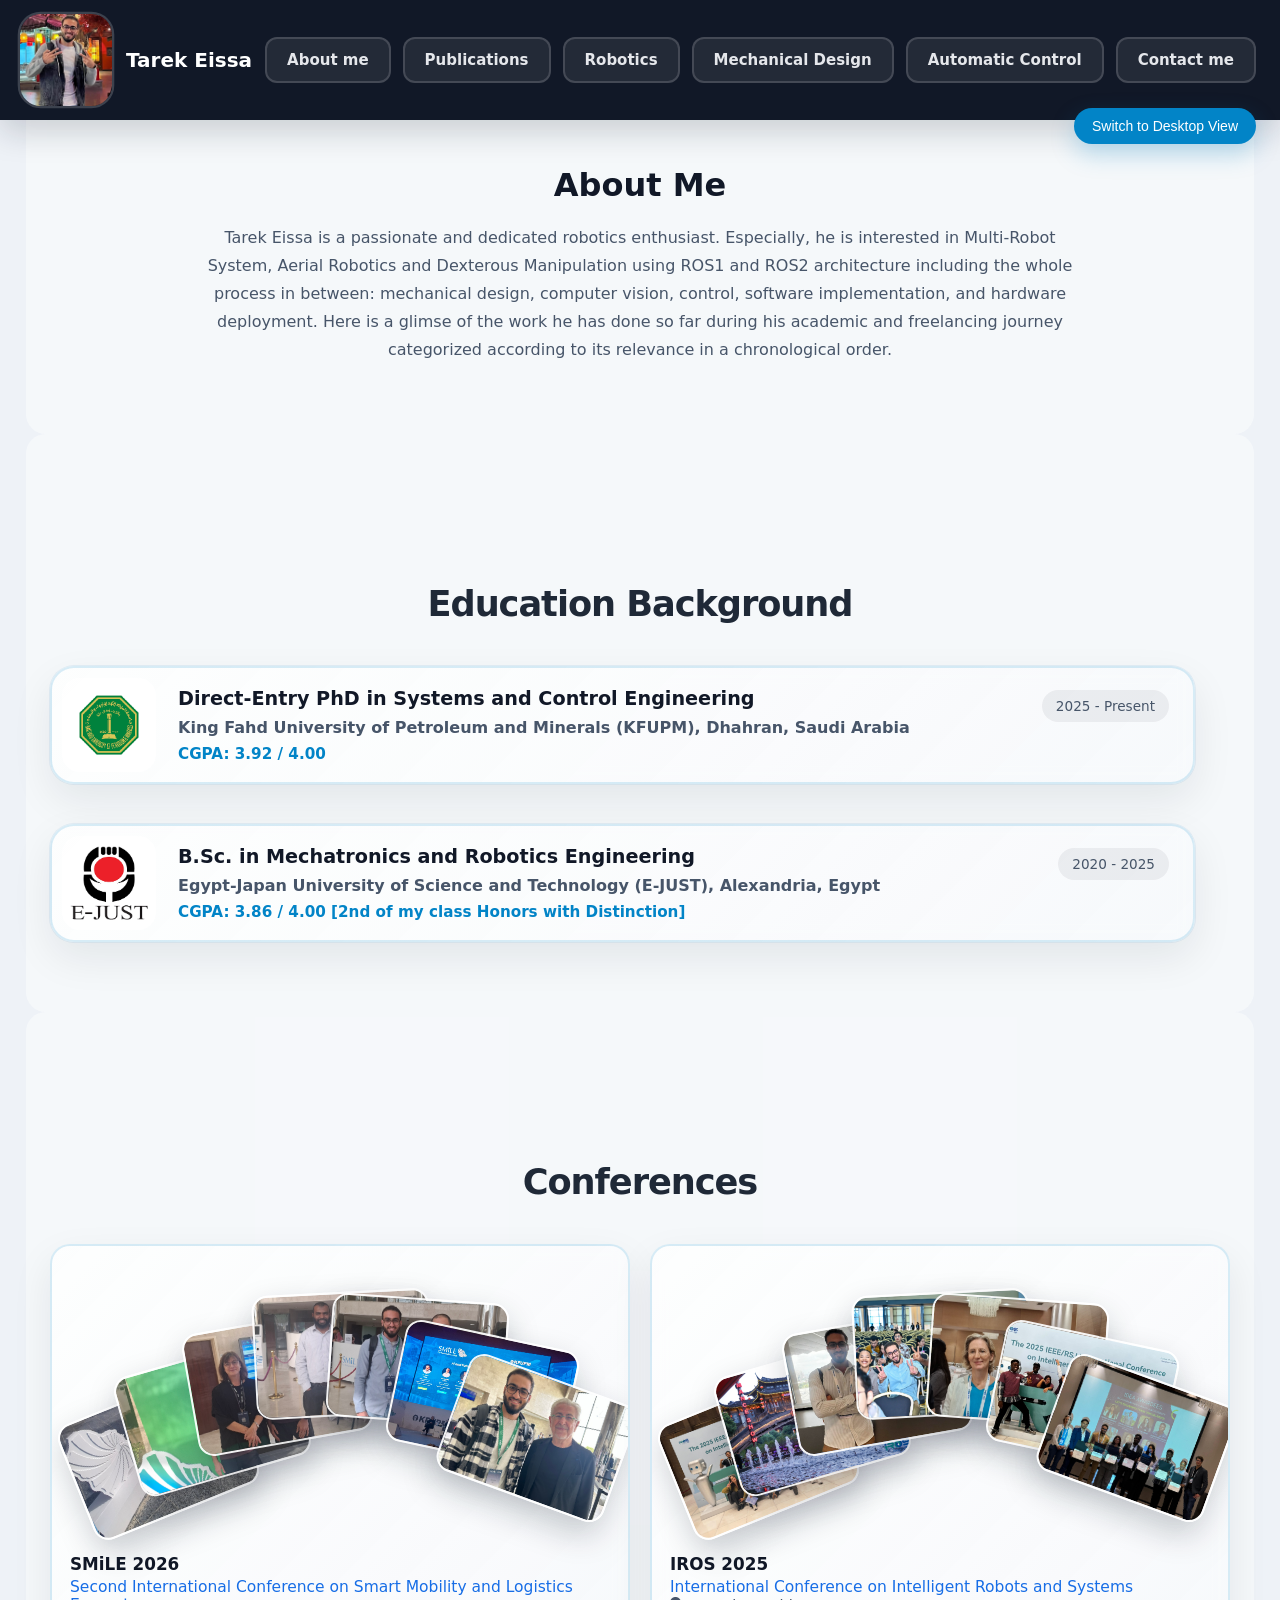
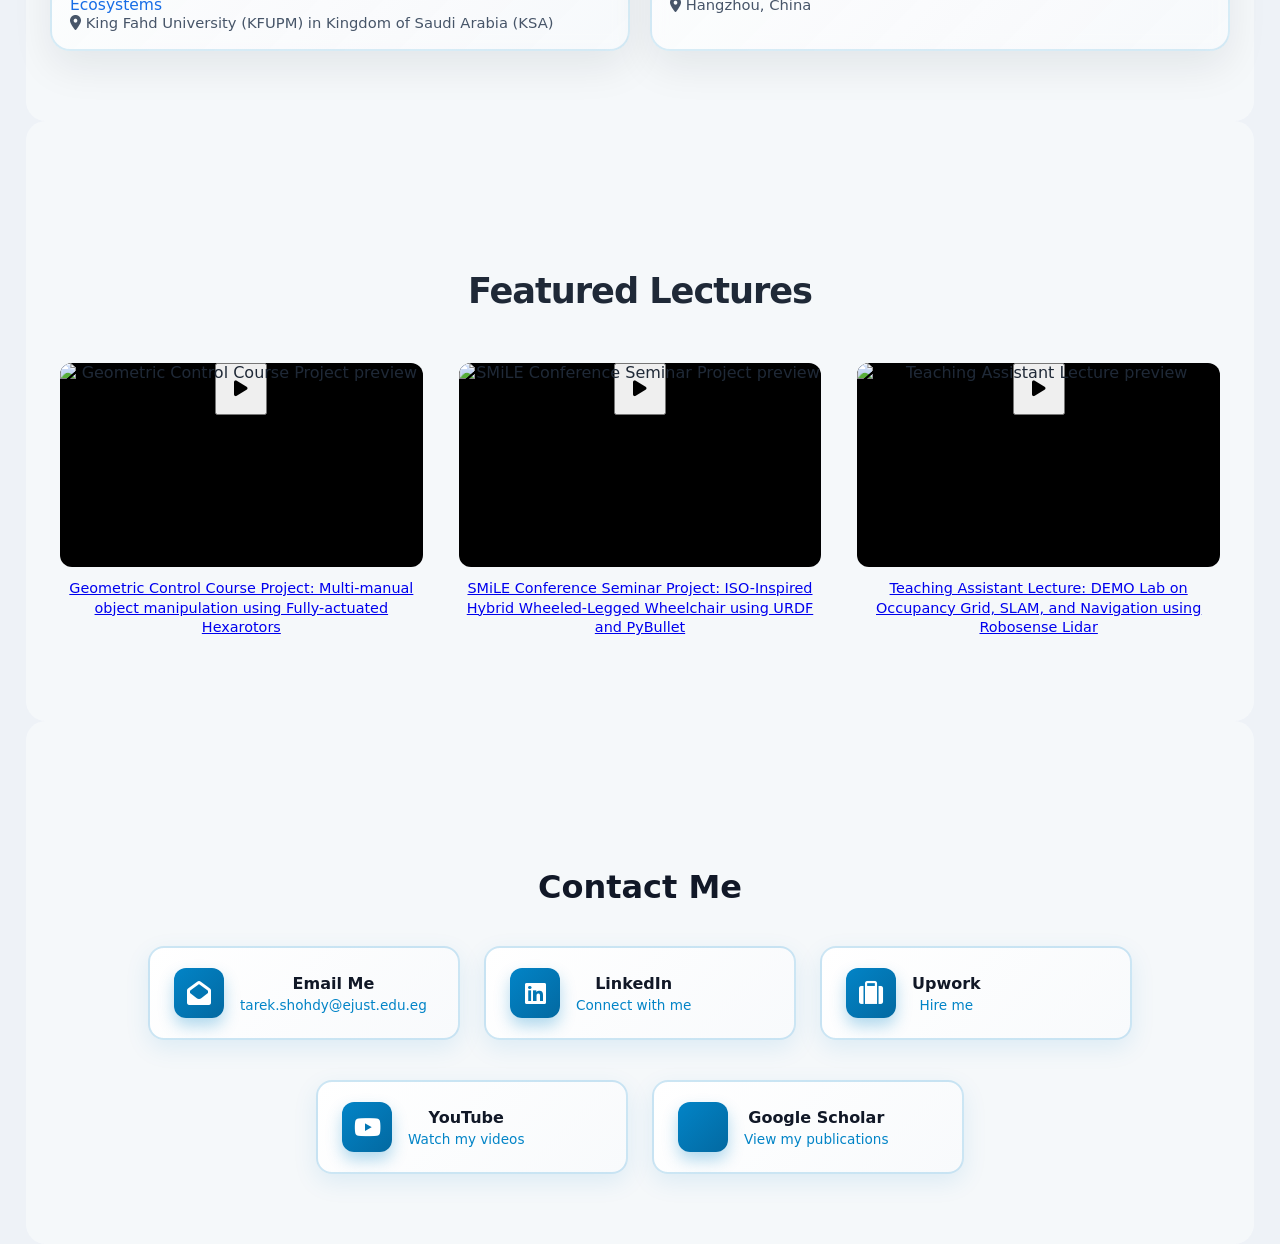
==== index.html @ 9c868aea "Added a scroll bar to the right in the index.html page" ====
<!DOCTYPE html>
<html lang="en">
<head>
    <meta charset="UTF-8">
    <meta name="viewport" content="width=device-width, initial-scale=1">
    <title>Portfolio Website</title>
    <!-- Add FontAwesome for icons -->
    <link rel="stylesheet" href="https://cdnjs.cloudflare.com/ajax/libs/font-awesome/6.0.0-beta3/css/all.min.css">
    <link rel="stylesheet" href="https://cdnjs.cloudflare.com/ajax/libs/flag-icon-css/3.6.0/css/flag-icon.min.css"> <!-- Include Flag Icon Library -->
    <link rel="stylesheet" href="styles.css">
    <script src="scripts.js"></script>
    <link rel="stylesheet"
    href="https://cdn.jsdelivr.net/gh/jpswalsh/academicons@1/css/academicons.min.css">
    <i class="ai ai-google-scholar"></i>
</head>
<body>
<header>
    <div class="header-brand">
        <img src="IMG-20251030-WA0196.jpg" alt="My Photo" class="profile-photo">
        <span>Tarek Eissa</span>
    </div>
    <nav class="tabs">
        <a href="#about-me">About me</a>
        <a href="publications.html">Publications</a>
        <a href="robotics.html">Robotics</a>
        <a href="mechanical-design.html">Mechanical Design</a>
        <a href="control.html">Automatic Control</a>
        <a href="#contact-me">Contact me</a>
    </nav>
</header>
<nav class="timeline-nav" aria-label="Page sections">
    <a href="#about-me" class="timeline-item">
        <span class="timeline-dot"></span>
        <span class="timeline-label">About Me</span>
    </a>

    <a href="#education" class="timeline-item">
        <span class="timeline-dot"></span>
        <span class="timeline-label">Education</span>
    </a>

    <a href="#conferences" class="timeline-item">
        <span class="timeline-dot"></span>
        <span class="timeline-label">Conferences</span>
    </a>

    <a href="#videos" class="timeline-item">
        <span class="timeline-dot"></span>
        <span class="timeline-label">Featured Lectures</span>
    </a>

    <a href="#contact-me" class="timeline-item">
        <span class="timeline-dot"></span>
        <span class="timeline-label">Contact Me</span>
    </a>
</nav>
<button id="toggle-view">Switch to Desktop View</button>
<main>

<section id="about-me" class="section--highlight section--centered">
    <div class="section-intro">
        <h2>About Me</h2>
        <p class="section-intro-text">
            Tarek Eissa is a passionate and dedicated robotics enthusiast. Especially, he is interested in Multi-Robot System, Aerial Robotics and Dexterous Manipulation using ROS1 and ROS2 architecture including the whole process in between: mechanical design, computer vision, control, software implementation, and hardware deployment. Here is a glimse of the work he has done so far during his academic and freelancing journey categorized according to its relevance in a chronological order.
        </p>
    </div>
</section>

<section id="education" class="section--highlight">
    <h2 class="section-title">Education Background</h2>
        <div class="education-strip">

            <div class="education-date">
                2025 - Present
            </div>

            <div class="education-main">

                <img
                    src="Projects/Education/KFUPM.png"
                    alt="KFUPM Logo"
                    class="education-logo">

                <div class="education-info">

                    <div class="education-degree">
                        Direct-Entry PhD in Systems and Control Engineering
                    </div>

                    <div class="education-school">
                        King Fahd University of Petroleum and Minerals (KFUPM), Dhahran, Saudi Arabia
                    </div>

                    <div class="education-cgpa">
                        CGPA: 3.92  / 4.00
                    </div>

                </div>

            </div>

        </div>

    </div>

    <div class="education-list">

        <div class="education-strip">

            <div class="education-date">
                2020 - 2025
            </div>

            <div class="education-main">

                <img
                    src="Projects/Education/EJUST.png"
                    alt="E-JUST Logo"
                    class="education-logo">
                    
                    <div class="education-info">

                    <div class="education-degree">
                        B.Sc. in Mechatronics and Robotics Engineering
                    </div>

                    <div class="education-school">
                        Egypt-Japan University of Science and Technology (E-JUST), Alexandria, Egypt
                    </div>

                    <div class="education-cgpa">
                        CGPA: 3.86 / 4.00  [2nd of my class Honors with Distinction]
                    </div>

                </div>

            </div>

        </div>

</section>

<section id="conferences" class="section--highlight section--centered">
  <h2 class="section-title">Conferences</h2>

  <div class="conferences-grid">
    <a class="conference-card" href="https://example.com" target="_blank" rel="noopener noreferrer">

      <div class="conference-stack">
        <img src="Projects/Conferences/SMiLE/1.jpg" alt="Conference flashcard 1" class="stack-card stack-1">
        <img src="Projects/Conferences/SMiLE/2.jpg" alt="Conference flashcard 2" class="stack-card stack-2">
        <img src="Projects/Conferences/SMiLE/3.jpg" alt="Conference flashcard 3" class="stack-card stack-3">
        <img src="Projects/Conferences/SMiLE/4.jpg" alt="Conference flashcard 4" class="stack-card stack-4">
        <img src="Projects/Conferences/SMiLE/5.jpg" alt="Conference flashcard 5" class="stack-card stack-5">
        <img src="Projects/Conferences/SMiLE/6.jpg" alt="Conference flashcard 6" class="stack-card stack-6">
        <img src="Projects/Conferences/SMiLE/7.jpg" alt="Conference flashcard 7" class="stack-card stack-7">
      </div>

      <div class="conference-text">
        <div class="conference-title">SMiLE 2026</div>
        <div class="conference-subtitle">Second International Conference on Smart Mobility and Logistics Ecosystems</div>
        <div class="conference-subsubtitle"><i class="fas fa-location-dot"></i> King Fahd University (KFUPM) in Kingdom of Saudi Arabia (KSA)</div>
      </div>
    </a>

    <a class="conference-card" href="https://example.com" target="_blank" rel="noopener noreferrer">

      <div class="conference-stack">
        <img src="Projects/Conferences/IROS/1.jpg" alt="Conference flashcard 1" class="stack-card stack-1">
        <img src="Projects/Conferences/IROS/2.jpg" alt="Conference flashcard 2" class="stack-card stack-2">
        <img src="Projects/Conferences/IROS/3.jpg" alt="Conference flashcard 3" class="stack-card stack-3">
        <img src="Projects/Conferences/IROS/4.jpg" alt="Conference flashcard 4" class="stack-card stack-4">
        <img src="Projects/Conferences/IROS/5.jpg" alt="Conference flashcard 5" class="stack-card stack-5">
        <img src="Projects/Conferences/IROS/6.jpg" alt="Conference flashcard 6" class="stack-card stack-6">
        <img src="Projects/Conferences/IROS/7.jpg" alt="Conference flashcard 7" class="stack-card stack-7">
    </div>

      <div class="conference-text">
        <div class="conference-title">IROS 2025</div>
        <div class="conference-subtitle">International Conference on Intelligent Robots and Systems</div>
        <div class="conference-subsubtitle"><i class="fas fa-location-dot"></i> Hangzhou, China</div>
      </div>
    </a>
  </div>
</section>

<section id="videos" class="section--highlight section--centered">
  <h2 class="section-title">Featured Lectures</h2>

  <div class="videos-grid">
    <div class="video-card">
      <div class="video-container">
        <div class="video-preview" data-video-id="sLHRnJovub4">
          <img src="https://img.youtube.com/vi/sLHRnJovub4/maxresdefault.jpg" alt="Geometric Control Course Project preview">
          <button class="play-button" type="button"><i class="fas fa-play"></i></button>
        </div>
      </div>
      <div class="video-info">
        <div class="video-title">
          <a href="https://www.youtube.com/watch?v=sLHRnJovub4&t=487s" target="_blank" rel="noopener noreferrer">
            Geometric Control Course Project: Multi-manual object manipulation using Fully-actuated Hexarotors
          </a>
        </div>
      </div>
    </div>

    <div class="video-card">
      <div class="video-container">
        <div class="video-preview" data-video-id="iilCsaO6CHU">
          <img src="https://img.youtube.com/vi/iilCsaO6CHU/maxresdefault.jpg" alt="SMiLE Conference Seminar Project preview">
          <button class="play-button" type="button"><i class="fas fa-play"></i></button>
        </div>
      </div>
      <div class="video-info">
        <div class="video-title">
          <a href="https://www.youtube.com/watch?v=iilCsaO6CHU" target="_blank" rel="noopener noreferrer">
            SMiLE Conference Seminar Project: ISO-Inspired Hybrid Wheeled-Legged Wheelchair using URDF and PyBullet
          </a>
        </div>
      </div>
    </div>

    <div class="video-card">
      <div class="video-container">
        <div class="video-preview" data-video-id="1wSAQqV4dCw">
          <img src="https://img.youtube.com/vi/1wSAQqV4dCw/maxresdefault.jpg" alt="Teaching Assistant Lecture preview">
          <button class="play-button" type="button"><i class="fas fa-play"></i></button>
        </div>
      </div>
      <div class="video-info">
        <div class="video-title">
          <a href="https://www.youtube.com/watch?v=1wSAQqV4dCw&t=23s" target="_blank" rel="noopener noreferrer">
            Teaching Assistant Lecture: DEMO Lab on Occupancy Grid, SLAM, and Navigation using Robosense Lidar
          </a>
        </div>
      </div>
    </div>
  </div>
</section>

<section id="contact-me" class="section--highlight section--centered">
    <div class="section-intro">
        <h2>Contact Me</h2>
        <div style="margin-top: 40px; display: flex; gap: 24px; justify-content: center; flex-wrap: nowrap; align-items: stretch;">
            <a href="mailto:tarek.shohdy@ejust.edu.eg" class="contact-link">
                <div class="contact-icon-box">
                    <i class="fas fa-envelope-open"></i>
                </div>
                <div class="contact-text">
                    <div class="contact-label">Email Me</div>
                    <div class="contact-detail">tarek.shohdy@ejust.edu.eg</div>
                </div>
            </a>
            <a href="https://www.linkedin.com/in/tarek-shohdy/" class="contact-link">
                <div class="contact-icon-box">
                    <i class="fab fa-linkedin"></i>
                </div>
                <div class="contact-text">
                    <div class="contact-label">LinkedIn</div>
                    <div class="contact-detail">Connect with me</div>
                </div>
            </a>
            <a href="https://www.upwork.com/freelancers/tareks18" class="contact-link">
                <div class="contact-icon-box">
                    <i class="fas fa-suitcase"></i>
                </div>
                <div class="contact-text">
                    <div class="contact-label">Upwork</div>
                    <div class="contact-detail">Hire me</div>
                </div>
            </a>
        </div>
        <div style="margin-top: 40px; display: flex; gap: 24px; justify-content: center; flex-wrap: nowrap; align-items: stretch;">
            <a href="https://www.youtube.com/@Tarek_Shohdy/videos" class="contact-link">
                <div class="contact-icon-box">
                    <i class="fab fa-youtube"></i>
                </div>
                <div class="contact-text">
                    <div class="contact-label">YouTube</div>
                    <div class="contact-detail">Watch my videos</div>
                </div>
            </a>
            <a href="https://scholar.google.com/citations?user=4iGHB6MAAAAJ&hl=en" class="contact-link">
                <div class="contact-icon-box">
                    <i class="ai ai-google-scholar"></i>
                </div>
                <div class="contact-text">
                    <div class="contact-label">Google Scholar</div>
                    <div class="contact-detail">View my publications</div>
                </div>
            </a>
        </div>
    </div>
</section>

</main>
</body>
</html>
---- styles.css ----
body {
            margin: 0;
            font-family: "Inter", system-ui, -apple-system, BlinkMacSystemFont, "Segoe UI", sans-serif;
            background: #eef2f7;
            color: #1f2937;
            scroll-behavior: smooth;
        }

        header {
            position: fixed;
            top: 0;
            left: 0;
            right: 0;
            min-height: 96px;
            background-color: #111827;
            color: #ffffff;
            display: flex;
            align-items: center;
            justify-content: space-between;
            padding: 12px 24px;
            z-index: 1000;
            box-shadow: 0 12px 30px rgba(15, 23, 42, 0.18);
        }

        .header-brand {
            display: flex;
            align-items: center;
            gap: 18px;
            font-size: 20px;
            font-weight: 700;
        }

        .profile-photo {
            height: 80px;
            width: 80px;
            border-radius: 20px;
            object-fit: cover;
            object-position: center;
            border: 2px solid rgba(255, 255, 255, 0.18);
            transform: scale(1.15);
        }

        .tabs {
            display: flex;
            flex-wrap: wrap;
            gap: 12px;
            justify-content: center;
        }

      
        .tabs a {
            color: #e5e7eb;
            text-decoration: none;
            font-weight: 600;
            font-size: 15px;
            padding: 12px 20px;
            border: 2px solid rgba(255, 255, 255, 0.15);
            border-radius: 12px;
            transition: all 0.3s cubic-bezier(0.34, 1.56, 0.64, 1);
            background: rgba(255, 255, 255, 0.08);
            position: relative;
            overflow: hidden;
            display: flex;
            align-items: center;
            gap: 8px;
        }

        .tabs a::before {
            content: '';
            position: absolute;
            top: 0;
            left: -100%;
            width: 100%;
            height: 100%;
            background: linear-gradient(90deg, transparent 0%, rgba(125, 211, 252, 0.3) 50%, transparent 100%);
            transition: left 0.5s ease;
            z-index: 0;
        }

        .tabs a > * {
            position: relative;
            z-index: 1;
        }

        .tabs a:hover::before {
            left: 100%;
        }

        .tabs a:hover,
        .tabs a:focus-visible {
            color: #7dd3fc;
            border-color: rgba(255, 255, 255, 0.2);
            background: rgba(255, 255, 255, 0.12);
        }

        .tabs a:active {
            transform: translateY(1px);
        }

        section {
            padding: 120px 24px 70px;
            max-width: 1180px;
            margin: 0 auto;
            scroll-margin-top: 110px;
        }

        .section-title {
            text-align: center;
            margin-bottom: 42px;
            font-size: 2.2rem;
            letter-spacing: -0.03em;
        }

        .publications {
            display: flex;
            flex-direction: column;
            gap: 24px;
            counter-reset: publication-counter;
        }

        .publication-card {
            position: relative;
            counter-increment: publication-counter;
        }

        .publication-card::before {
            content: counter(publication-counter);
            position: absolute;
            top: 16px;
            left: 16px;
            background: linear-gradient(135deg, #0284c7 0%, #0369a1 100%);
            color: #ffffff;
            width: 36px;
            height: 36px;
            border-radius: 50%;
            display: flex;
            align-items: center;
            justify-content: center;
            font-weight: 700;
            font-size: 0.9rem;
            box-shadow: 0 4px 12px rgba(2, 132, 199, 0.3);
            z-index: 5;
        }

        .publication-card {
            width: 100%;
            background: linear-gradient(135deg, #ffffff 0%, #f8fafc 100%);
            border: 2px solid rgba(2, 132, 199, 0.15);
            border-radius: 20px;
            box-shadow: 0 16px 40px rgba(15, 23, 42, 0.08), 0 0 0 1px rgba(2, 132, 199, 0.1);
            padding: 26px 26px 30px;
            display: flex;
            flex-direction: column;
            gap: 18px;
            padding-top: 50px;
            transition: all 0.4s cubic-bezier(0.34, 1.56, 0.64, 1);
            overflow: hidden;
            position: relative;
        }

        .publication-card::after {
            content: '';
            position: absolute;
            top: -50%;
            right: -50%;
            width: 200px;
            height: 200px;
            background: radial-gradient(circle, rgba(2, 132, 199, 0.1) 0%, transparent 70%);
            opacity: 0;
            transition: opacity 0.4s ease;
            pointer-events: none;
            border-radius: 50%;
            z-index: 0;
        }

        .publication-card:hover {
            transform: translateY(-8px) scale(1.01);
            box-shadow: 0 25px 50px rgba(2, 132, 199, 0.25), 0 0 40px rgba(2, 132, 199, 0.15);
            border-color: rgba(2, 132, 199, 0.4);
        }

        .publication-card:hover::after {
            opacity: 1;
        }

        .publication-header {
            display: flex;
            flex-wrap: wrap;
            align-items: center;
            justify-content: space-between;
            gap: 10px;
            padding-left: 50px;
        }

        .publication-title {
            font-size: 1.15rem;
            font-weight: 700;
            color: #111827;
            flex: 1 1 60%;
            min-width: 200px;
            display: flex;
            flex-direction: column;
            gap: 10px;
        }

        .publication-subtitle {
            display: flex;
            align-items: center;
            gap: 10px;
            flex-wrap: wrap;
        }

        .publication-conference-inline {
            font-size: 0.95rem;
            color: #334155;
            font-weight: 500;
        }

        .publication-authors {
            font-size: 0.95rem;
            color: #475569;
            line-height: 1.5;
        }

        .publication-meta {
            font-size: 0.82rem;
            color: #475569;
            text-align: right;
            background: rgba(15, 23, 42, 0.06);
            padding: 8px 12px;
            border-radius: 999px;
            white-space: nowrap;
        }

        .publication-paper-link {
            display: inline-flex;
            align-items: center;
            justify-content: center;
            width: 40px;
            height: 40px;
            border-radius: 50%;
            background: rgba(2, 132, 199, 0.12);
            color: #0369a1;
            text-decoration: none;
            border: 1px solid rgba(2, 132, 199, 0.18);
            transition: background-color 0.2s ease, transform 0.2s ease;
        }

        .publication-paper-link:hover {
            background: rgba(2, 132, 199, 0.2);
            transform: translateY(-1px);
        }

        .publication-paper-link i {
            font-size: 1rem;
        }

        .publication-conference {
            font-size: 0.95rem;
            color: #334155;
            line-height: 1.6;
            display: none;
        }

        .publication-images {
            display: flex;
            flex-wrap: wrap;
            gap: 14px;
        }

        .publication-images img {
            flex: 1 1 180px;
            min-width: 140px;
            border-radius: 16px;
            object-fit: cover;
            box-shadow: 0 10px 24px rgba(15, 23, 42, 0.08);
        }

        @media (max-width: 760px) {
            .publication-header {
                flex-direction: column;
                align-items: stretch;
                text-align: left;
            }

            .publication-meta {
                text-align: left;
            }

            .publication-images img {
                width: 100%;
            }
        }

        .projects {
            display: grid;
            grid-template-columns: repeat(auto-fit, minmax(280px, 1fr));
            gap: 28px;
            counter-reset: project-counter;
        }

        .project {
            position: relative;
            counter-increment: project-counter;
        }

        .project::before {
            content: counter(project-counter);
            position: absolute;
            top: 12px;
            left: 14px;
            background: linear-gradient(135deg, #0284c7 0%, #0369a1 100%);
            color: #ffffff;
            width: 32px;
            height: 32px;
            border-radius: 50%;
            display: flex;
            align-items: center;
            justify-content: center;
            font-weight: 700;
            font-size: 0.85rem;
            box-shadow: 0 4px 12px rgba(2, 132, 199, 0.3);
            z-index: 5;
        }

        .project {
            position: relative;
            border: 2px solid rgba(2, 132, 199, 0.15);
            border-radius: 20px;
            padding: 50px 22px 36px;
            background: linear-gradient(
                135deg,
                rgba(255,255,255,0.78) 0%,
                rgba(248,250,252,0.72) 100%
            );
            backdrop-filter: blur(8px);
            -webkit-backdrop-filter: blur(8px);
            box-shadow: 0 16px 40px rgba(15, 23, 42, 0.08), 0 0 0 1px rgba(2, 132, 199, 0.1);
            transition: all 0.4s cubic-bezier(0.34, 1.56, 0.64, 1);
            display: flex;
            flex-direction: column;
            align-items: flex-start;
            text-align: left;
            overflow: hidden;
        }

        .project::after {
            content: '';
            position: absolute;
            top: -50%;
            right: -50%;
            width: 200px;
            height: 200px;
            background: radial-gradient(circle, rgba(2, 132, 199, 0.1) 0%, transparent 70%);
            opacity: 0;
            transition: opacity 0.4s ease;
            pointer-events: none;
            border-radius: 50%;
        }

        .project:hover {
            transform: translateY(-8px) scale(1.02);
            box-shadow: 0 25px 50px rgba(2, 132, 199, 0.25), 0 0 40px rgba(2, 132, 199, 0.15);
            border-color: rgba(2, 132, 199, 0.4);
        }

        .project:hover::after {
            opacity: 1;
        }

        .project-title {
            font-size: 1.1rem;
            font-weight: 700;
            margin-bottom: 10px;
            display: flex;
            align-items: center;
            gap: 10px;
            line-height: 1.2;
            padding-top: 8px;
        }

        .country-logo {
            height: 22px;
            width: auto;
        }

        .project-organization {
            font-size: 0.95rem;
            color: #475569;
            margin: 0 0 12px;
            text-decoration: underline;
        }

        .project-description {
            font-size: 0.96rem;
            line-height: 1.65;
            color: #475569;
            margin-bottom: 16px;
            min-height: 4.8rem; /* reserves space for 3 text lines */
            display: block;
            white-space: normal;
        }

        .project-footer {
            margin-top: auto;
            width: 100%;
            display: flex;
            flex-wrap: wrap;
            justify-content: space-between;
            gap: 10px;
            align-items: center;
        }

        .project-date {
            position: absolute;
            top: 18px;
            right: 18px;
            background: rgba(15, 23, 42, 0.06);
            padding: 8px 12px;
            border-radius: 999px;
            font-size: 0.82rem;
            color: #475569;
            white-space: nowrap;
        }

        .skills {
            order: 10;
        }

        .project-link {
            order: 30;
            margin-top: 20px;
            align-self: flex-start;
            background: transparent;
            padding: 0;
            font-size: 0;
        }

        .project-link .skill {
            background: rgba(2, 132, 199, 0.08);
            color: #0369a1;
            border-radius: 999px;
            padding: 8px 12px;
            font-size: 0.88rem;
            display: inline-flex;
            align-items: center;
            gap: 6px;
        }

        .project-link .skill i {
            color: #0369a1;
        }

        .project-link a {
            color: #0284c7;
        }

        .project-link a:hover {
            text-decoration: underline;
        }

        .gallery {
            position: relative;
            width: 100%;
            min-height: 220px;
            overflow: hidden;
            border-radius: 16px;
            background-color: #0f172a;
            display: flex;
            align-items: center;
            justify-content: center;
            margin-bottom: 14px;
        }

        .gallery-items {
            display: flex;
            transition: transform 0.45s ease;
            width: 100%;
        }

        .gallery img,
        .gallery video {
            width: 100%;
            height: 100%;
            object-fit: cover;
        }

        .gallery-nav {
            position: absolute;
            top: 50%;
            transform: translateY(-50%);
            font-size: 18px;
            width: 36px;
            height: 36px;
            color: #ffffff;
            background-color: rgba(15, 23, 42, 0.72);
            border-radius: 50%;
            display: none;
            align-items: center;
            justify-content: center;
            cursor: pointer;
            z-index: 10;
        }

        .gallery:hover .gallery-nav {
            display: flex;
        }

        .gallery-nav.left-arrow {
            left: 12px;
        }

        .gallery-nav.right-arrow {
            right: 12px;
        }

        .skills {
            margin-top: 10px;
            display: flex;
            flex-wrap: wrap;
            gap: 10px;
            justify-content: flex-start;
        }

        .skill {
            display: inline-flex;
            align-items: center;
            font-size: 0.85rem;
            color: #334155;
            background: #f8fafc;
            border-radius: 999px;
            padding: 8px 10px;
        }

        .skill i {
            margin-right: 8px;
            color: #0ea5e9;
        }

        .section--highlight {
            background-color: #f8fafc;
            padding: 120px 24px 70px;
        }

        .section--centered {
            text-align: center;
        }

        .section-intro {
            max-width: 940px;
            margin: 0 auto 18px;
        }

        .section-intro-text {
            font-size: 1rem;
            color: #475569;
            max-width: 900px;
            margin: 0 auto;
            line-height: 1.75;
        }

        .contact-me-content {
            max-width: 900px;
            margin: 0 auto;
            text-align: center;
        }

        .contact-me-content ul {
            list-style: none;
            padding: 0;
        }

        .contact-me-content ul li {
            margin: 10px 0;
            font-size: 16px;
        }

        .contact-me-content ul li a {
            color: #0284c7;
            text-decoration: none;
            font-weight: 600;
        }

        .contact-me-content ul li a:hover {
            color: #0b75b8;
        }



         .section--highlight {
            background-color: rgba(248, 250, 252, 0.8);
            border-radius: 20px;
        }

        .section--centered {
            text-align: center;
        }

        .section-intro {
            max-width: 900px;
            margin: 0 auto;
        }

        .section-intro h2 {
            font-size: 2rem;
            margin-bottom: 20px;
            color: #111827;
        }

        .section-intro-text {
            font-size: 1rem;
            color: #475569;
            max-width: 900px;
            margin: 0 auto;
            line-height: 1.75;
        }

        .videos-grid {
            display: grid;
            grid-template-columns: repeat(3, minmax(0, 1fr));
            gap: 16px;
            align-items: start;
        }

        .video-card {
            padding: 10px;
        }

        .video-container {
            position: relative;
            width: 100%;

            /* responsive aspect ratio */
            aspect-ratio: 16 / 9;

            height: auto;
            padding: 0;

            overflow: hidden;
            border-radius: 12px;
            background: #000;
        }

        .video-preview,
        .video-preview img,
        .video-container iframe {
            position: absolute;
            inset: 0;

            width: 100%;
            height: 100%;

            object-fit: cover;
        }

        .video-info {
            padding: 12px 6px 4px;
        }

        .video-title {
            font-size: 0.9rem;
            line-height: 1.35;
        }

        .video-card:hover .video-title {
            color: #0284c7;
        }

        .video-description {
            font-size: 0.9rem;
            color: #64748b;
            line-height: 1.6;
            transition: color 0.3s ease;
        }

        .video-card:hover .video-description {
            color: #475569;
        }

        .contact-link {
            display: flex;
            align-items: center;
            gap: 16px;
            padding: 20px 24px;
            background: linear-gradient(135deg, #ffffff 0%, #f8fafc 100%);
            border: 2px solid rgba(2, 132, 199, 0.2);
            border-radius: 16px;
            text-decoration: none;
            transition: all 0.4s cubic-bezier(0.34, 1.56, 0.64, 1);
            box-shadow: 0 8px 24px rgba(2, 132, 199, 0.1);
            min-width: 260px;
            position: relative;
            overflow: hidden;
        }

        .contact-link::before {
            content: '';
            position: absolute;
            top: 0;
            left: -100%;
            width: 100%;
            height: 100%;
            background: linear-gradient(135deg, rgba(2, 132, 199, 0.1) 0%, rgba(2, 132, 199, 0.05) 100%);
            transition: left 0.4s ease;
            z-index: 0;
        }

        .contact-link:hover::before {
            left: 0;
        }

        .contact-link:hover {
            border-color: rgba(2, 132, 199, 0.5);
            box-shadow: 0 16px 40px rgba(2, 132, 199, 0.25);
            transform: translateY(-6px);
        }

        .contact-icon-box {
            display: flex;
            align-items: center;
            justify-content: center;
            width: 50px;
            height: 50px;
            background: linear-gradient(135deg, #0284c7 0%, #0369a1 100%);
            border-radius: 12px;
            color: #ffffff;
            font-size: 24px;
            flex-shrink: 0;
            box-shadow: 0 8px 16px rgba(2, 132, 199, 0.3);
            transition: all 0.3s ease;
            z-index: 1;
        }

        .contact-link:hover .contact-icon-box {
            transform: scale(1.12) rotate(5deg);
            box-shadow: 0 12px 24px rgba(2, 132, 199, 0.4);
        }

        .contact-text {
            display: flex;
            flex-direction: column;
            gap: 4px;
            z-index: 1;
        }

        .contact-label {
            font-size: 1rem;
            font-weight: 700;
            color: #111827;
        }

        .contact-detail {
            font-size: 0.85rem;
            color: #0284c7;
            font-weight: 500;
        }

        .contact-link:hover .contact-label {
            color: #0284c7;
        }

        #toggle-view {
            position: fixed;
            top: 108px;
            right: 24px;
            z-index: 1001;
            padding: 10px 18px;
            background-color: #0284c7;
            color: white;
            border: none;
            border-radius: 999px;
            font-size: 14px;
            cursor: pointer;
            box-shadow: 0 10px 25px rgba(2, 132, 199, 0.25);
            width: auto;
        }

        #toggle-view:hover {
            background-color: #0369a1;
        }

        .play-button {
            width: 52px;
            height: 52px;
            font-size: 18px;
        }

        .conferences-grid {
            display: grid;
            grid-template-columns: repeat(auto-fit, minmax(260px, 1fr));
            gap: 20px;
            align-items: stretch;
        }

        .conference-card {
            position: relative;
            display: block;
            text-decoration: none;
            color: inherit;
            padding: 18px;
            border-radius: 20px;
            border: 2px solid rgba(2, 132, 199, 0.15);
            background: linear-gradient(135deg, rgba(255,255,255,0.78) 0%, rgba(248,250,252,0.72) 100%);
            backdrop-filter: blur(8px);
            -webkit-backdrop-filter: blur(8px);
            box-shadow: 0 16px 40px rgba(15, 23, 42, 0.08);
            overflow: hidden;
            transition: transform 0.35s ease, box-shadow 0.35s ease, border-color 0.35s ease;
            min-height: 260px;
        }

        .conference-card:hover {
            transform: translateY(-6px);
            box-shadow: 0 25px 50px rgba(2, 132, 199, 0.22);
            border-color: rgba(2, 132, 199, 0.35);
        }

        .conference-icon {
            width: 64px;
            height: 64px;
            border-radius: 16px;
            display: flex;
            align-items: center;
            justify-content: center;
            background: linear-gradient(135deg, #0284c7 0%, #0369a1 100%);
            color: #fff;
            font-size: 26px;
            box-shadow: 0 10px 20px rgba(2, 132, 199, 0.25);
            position: relative;
            z-index: 2;
        }

        .conference-stack {
            position: relative;
            width: 100%;
            height: 260px;
            margin-top: 18px;
            overflow: visible;
        }

        .stack-card {
            position: absolute;

            width: 32%;
            height: 120px;

            object-fit: cover;

            border-radius: 16px;
            border: 2px solid rgba(255,255,255,0.92);

            box-shadow: 0 14px 32px rgba(15, 23, 42, 0.22);

            transition: transform 0.35s ease;
        }

        /* Spread across whole cell */
        .stack-1 {
            left: 0%;
            top: 110px;
            transform: rotate(-22deg);
            z-index: 1;
        }

        .stack-2 {
            left: 10%;
            top: 72px;
            transform: rotate(-16deg);
            z-index: 2;
        }

        .stack-3 {
            left: 22%;
            top: 38px;
            transform: rotate(-10deg);
            z-index: 3;
        }

        .stack-4 {
            left: 34%;
            top: 10px;
            transform: rotate(-3deg);
            z-index: 4;
        }

        .stack-5 {
            left: 48%;
            top: 16px;
            transform: rotate(4deg);
            z-index: 5;
        }

        .stack-6 {
            left: 60%;
            top: 52px;
            transform: rotate(12deg);
            z-index: 6;
        }

        .stack-7 {
            left: 70%;
            top: 94px;
            transform: rotate(20deg);
            z-index: 7;
        }

        .conference-card:hover .stack-1 {
            transform: translate(-6px, -10px) rotate(-26deg);
        }

        .conference-card:hover .stack-2 {
            transform: translate(-4px, -14px) rotate(-18deg);
        }

        .conference-card:hover .stack-3 {
            transform: translate(-2px, -18px) rotate(-12deg);
        }

        .conference-card:hover .stack-4 {
            transform: translate(0px, -22px) rotate(-4deg);
        }

        .conference-card:hover .stack-5 {
            transform: translate(2px, -20px) rotate(4deg);
        }

        .conference-card:hover .stack-6 {
            transform: translate(4px, -14px) rotate(12deg);
        }

        .conference-card:hover .stack-7 {
            transform: translate(6px, -8px) rotate(20deg);
        }
        
        .conference-text {
            margin-top: 12px;
            text-align: left;
        }

        .conference-title {
            font-size: 1.05rem;
            font-weight: 700;
            color: #111827;
            margin-bottom: 4px;
        }

        .conference-subtitle {
            font-size: 0.97rem;
            color: #176de6;
        }
        .conference-subsubtitle {
            font-size: 0.92rem;
            color: #475569;
        }

        .education-list {
            display: flex;
            flex-direction: column;
            gap: 24px;
            margin-top: 40px;
        }

        .education-strip {
            position: relative;

            display: flex;
            align-items: center;
            justify-content: space-between;

            gap: 24px;

            width: 95%;

            padding: 10px;

            border-radius: 24px;

            background: linear-gradient(
                135deg,
                rgba(255,255,255,0.78) 0%,
                rgba(248,250,252,0.72) 100%
            );

            backdrop-filter: blur(8px);
            -webkit-backdrop-filter: blur(8px);

            border: 2px solid rgba(2,132,199,0.15);

            box-shadow:
                0 16px 40px rgba(15,23,42,0.08),
                0 0 0 1px rgba(2,132,199,0.08);

            transition:
                transform 0.35s ease,
                box-shadow 0.35s ease,
                border-color 0.35s ease;
        }

        .education-strip:hover {
            transform: translateY(-6px);

            border-color: rgba(2,132,199,0.35);

            box-shadow:
                0 24px 48px rgba(2,132,199,0.18);
        }

        .education-main {
            display: flex;
            align-items: center;
            gap: 22px;
        }

        .education-logo {
            width: 78px;
            height: 78px;

            object-fit: contain;

            border-radius: 18px;

            background: rgba(255,255,255,0.8);

            padding: 8px;

            flex-shrink: 0;
        }

        .education-info {
            display: flex;
            flex-direction: column;
            gap: 8px;
        }

        .education-degree {
            font-size: 1.2rem;
            font-weight: 700;
            color: #111827;
        }

        .education-school {
            font-size: 1rem;
            font-weight: 600;
            color: #475569;
        }

        .education-cgpa {
            font-size: 0.95rem;
            font-weight: 700;
            color: #0284c7;
        }

        .education-date {
            position: absolute;

            top: 22px;
            right: 24px;

            background: rgba(15,23,42,0.06);

            padding: 8px 14px;

            border-radius: 999px;

            font-size: 0.85rem;
            color: #475569;
        }


        .publication-abstract {
            margin-top: 14px;

            padding: 16px 18px;

            border-radius: 16px;

            background: rgba(2,132,199,0.06);

            border-left: 4px solid rgba(2,132,199,0.55);

            font-size: 0.95rem;

            line-height: 1.75;

            color: #475569;

            text-align: justify;
        }

        .publication-abstract b {
            color: #111827;
        }


        @media (max-width: 760px) {
            .education-strip {
                flex-direction: column;
                align-items: flex-start;
            }

            .education-main {
                flex-direction: column;
                align-items: flex-start;
            }

            .education-date {
                position: static;
                margin-bottom: 12px;
            }
        }

       @media (max-width: 960px) {
            header {
                flex-direction: column;
                min-height: auto;
                gap: 16px;
            }

            .tabs {
                width: 100%;
            }

            .tabs a {
                padding: 8px 14px;
                font-size: 13px;
            }

            section {
                padding: 80px 18px 50px;
            }

            .section-title {
                font-size: 1.8rem;
            }

            .videos-grid {
                grid-template-columns: repeat(2, minmax(0, 1fr));
            }

            #toggle-view {
                top: 140px;
                right: 18px;
            }
        }
        @media (max-width: 680px) {
            .tabs a {
                padding: 10px 12px;
                font-size: 14px;
            }

            #toggle-view {
                top: 82px;
                right: 16px;
                font-size: 13px;
                padding: 10px 14px;
            }
            .section-title {
                    font-size: 1.5rem;
                }
    
                section {
                    padding: 100px 16px 40px;
                }
                
                
                .videos-grid {
            display: grid;
            
            /* smaller cards */
            grid-template-columns: repeat(auto-fit, minmax(240px, 1fr));
            
            gap: 20px;
        }
        
        .video-card {
            background: linear-gradient(135deg, #ffffff 0%, #f8fafc 100%);
            border: 2px solid rgba(2, 132, 199, 0.15);
            border-radius: 20px;
            box-shadow: 0 16px 40px rgba(15, 23, 42, 0.08), 0 0 0 1px rgba(2, 132, 199, 0.1);
            padding: 18px;
            overflow: hidden;
        }
        
        .video-container {
            position: relative;
            width: 100%;
            padding-top: 56.25%;
            border-radius: 16px;
            overflow: hidden;
            background: #0f172a;
            margin-bottom: 14px;
        }
        
        .video-container iframe {
            position: absolute;
            inset: 0;
            width: 100%;
            height: 100%;
            border: 0;
        }
        
        .video-title {
            font-size: 1.05rem;
            font-weight: 700;
            color: #111827;
            margin-bottom: 8px;
            text-align: left;
        }
        
        .video-description {
            font-size: 0.95rem;
            line-height: 1.6;
            color: #475569;
            text-align: left;
        }
        .video-preview {
            position: relative;
            width: 100%;
            height: 100%;
            cursor: pointer;
            background: #000;
        }
        
        .video-preview img {
            width: 100%;
            height: 100%;
            object-fit: cover;
            display: block;
        }
        
        .play-button {
            position: absolute;
            inset: 0;
            margin: auto;
            width: 72px;
            height: 72px;
            border: none;
            border-radius: 50%;
            background: rgba(0, 0, 0, 0.65);
            color: white;
            font-size: 24px;
            cursor: pointer;
        }
        
        .videos-grid {
            display: grid;
            
            /* smaller cards */
            grid-template-columns: repeat(auto-fit, minmax(240px, 1fr));
            
            gap: 20px;
        }
        
        .video-card {
            background: linear-gradient(135deg, #ffffff 0%, #f8fafc 100%);
            border: 2px solid rgba(2, 132, 199, 0.15);
            border-radius: 16px;
            overflow: hidden;
            box-shadow: 0 10px 30px rgba(15, 23, 42, 0.08), 0 0 0 1px rgba(2, 132, 199, 0.1);
            transition: all 0.4s cubic-bezier(0.34, 1.56, 0.64, 1);
            position: relative;
        }
        
        .video-card::before {
            content: '';
            position: absolute;
            top: 0;
            left: 0;
            right: 0;
            height: 3px;
            background: linear-gradient(90deg, transparent 0%, #0284c7 50%, transparent 100%);
            opacity: 0;
            transition: opacity 0.4s ease;
            z-index: 10;
        }
        
        .video-card:hover {
            transform: translateY(-8px) scale(1.02);
            box-shadow: 0 25px 50px rgba(2, 132, 199, 0.25), 0 0 40px rgba(2, 132, 199, 0.15);
            border-color: rgba(2, 132, 199, 0.4);
        }
        
        .video-card:hover::before {
            opacity: 1;
        }
        
        .video-container {
            position: relative;
            width: 100%;
            padding-top: 56.25%;
            border-radius: 16px;
            overflow: hidden;
            background: #000;
        }
        
        .video-container iframe {
            position: absolute;
            top: 0;
            left: 0;
            width: 100%;
            height: 100%;
            border: none;
        }
        
        .video-preview {
            position: relative;
            width: 100%;
            height: 100%;
            cursor: pointer;
            display: flex;
            align-items: center;
            justify-content: center;
            overflow: hidden;
        }
        
        .video-preview img {
            width: 100%;
            height: 100%;
            object-fit: cover;
            display: block;
            transition: transform 0.4s ease;
        }
        
        .video-preview:hover img {
            transform: scale(1.04);
        }
        
        .video-preview::after {
            content: '';
            position: absolute;
            inset: 0;
            background: radial-gradient(circle at center, rgba(255, 255, 255, 0.12) 0%, transparent 55%);
            opacity: 0.85;
            pointer-events: none;
        }
        
        .play-button {
            position: absolute;
            z-index: 2;
            width: 60px;
            height: 60px;
            border-radius: 50%;
            border: none;
            background: rgba(2, 132, 199, 0.92);
            color: #ffffff;
            font-size: 1.2rem;
            display: grid;
            place-items: center;
            box-shadow: 0 15px 35px rgba(2, 132, 199, 0.35);
            transition: transform 0.25s ease, background 0.25s ease;
            cursor: pointer;
        }
        
        .video-preview:hover .play-button {
            transform: scale(1.1);
            background: rgba(2, 132, 199, 1);
        }
        .publications-page {
            background: #c7fefb;
        }
        .robotics-page {
            background: #feeee0;
        }
        
        .mechanical-page {
            background: #c7fefb;
        }
        .control-page {
            background: #feeee0;
        }
        .home-page {
            background:
            linear-gradient(rgba(238,242,247,0.92), rgba(238,242,247,0.92)),
            url("Backgrounds/home.jpg");
            
            background-size: cover;
            background-position: center 120px;
            background-attachment: fixed;
        }
    }
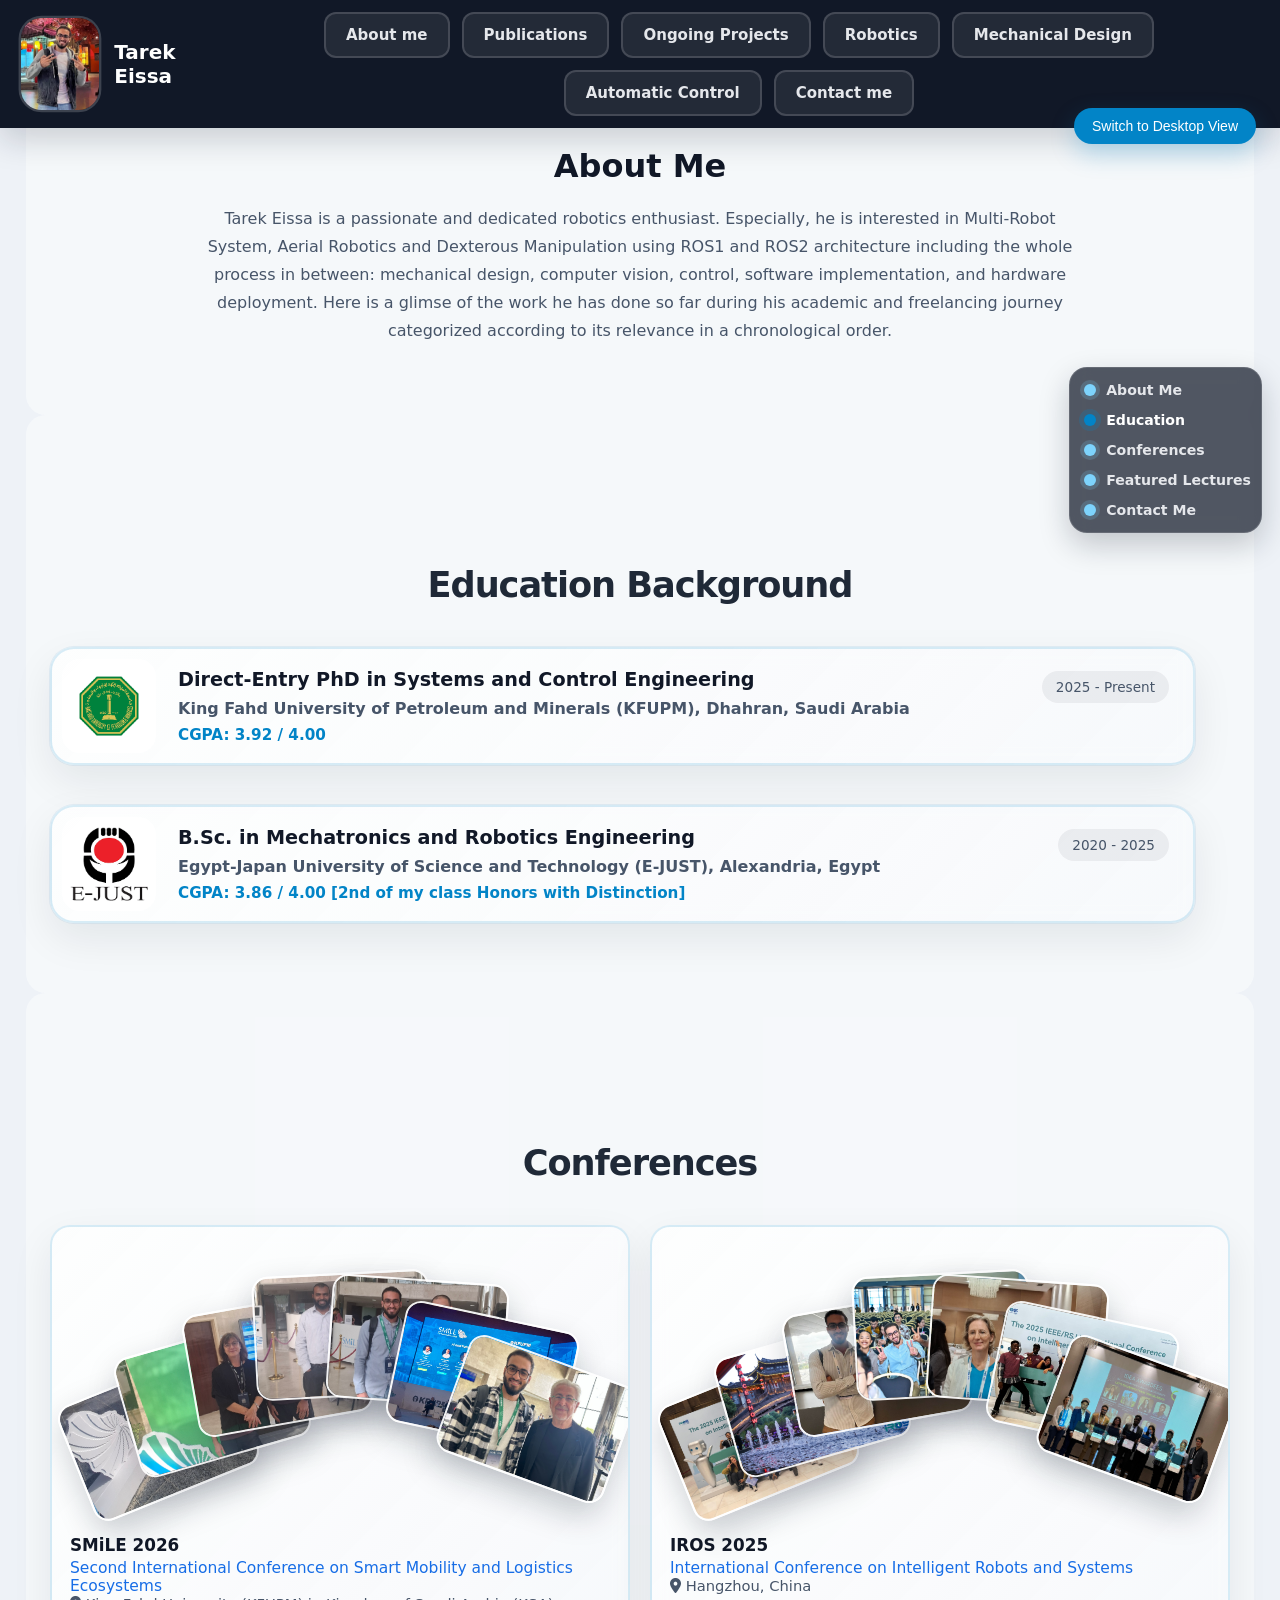
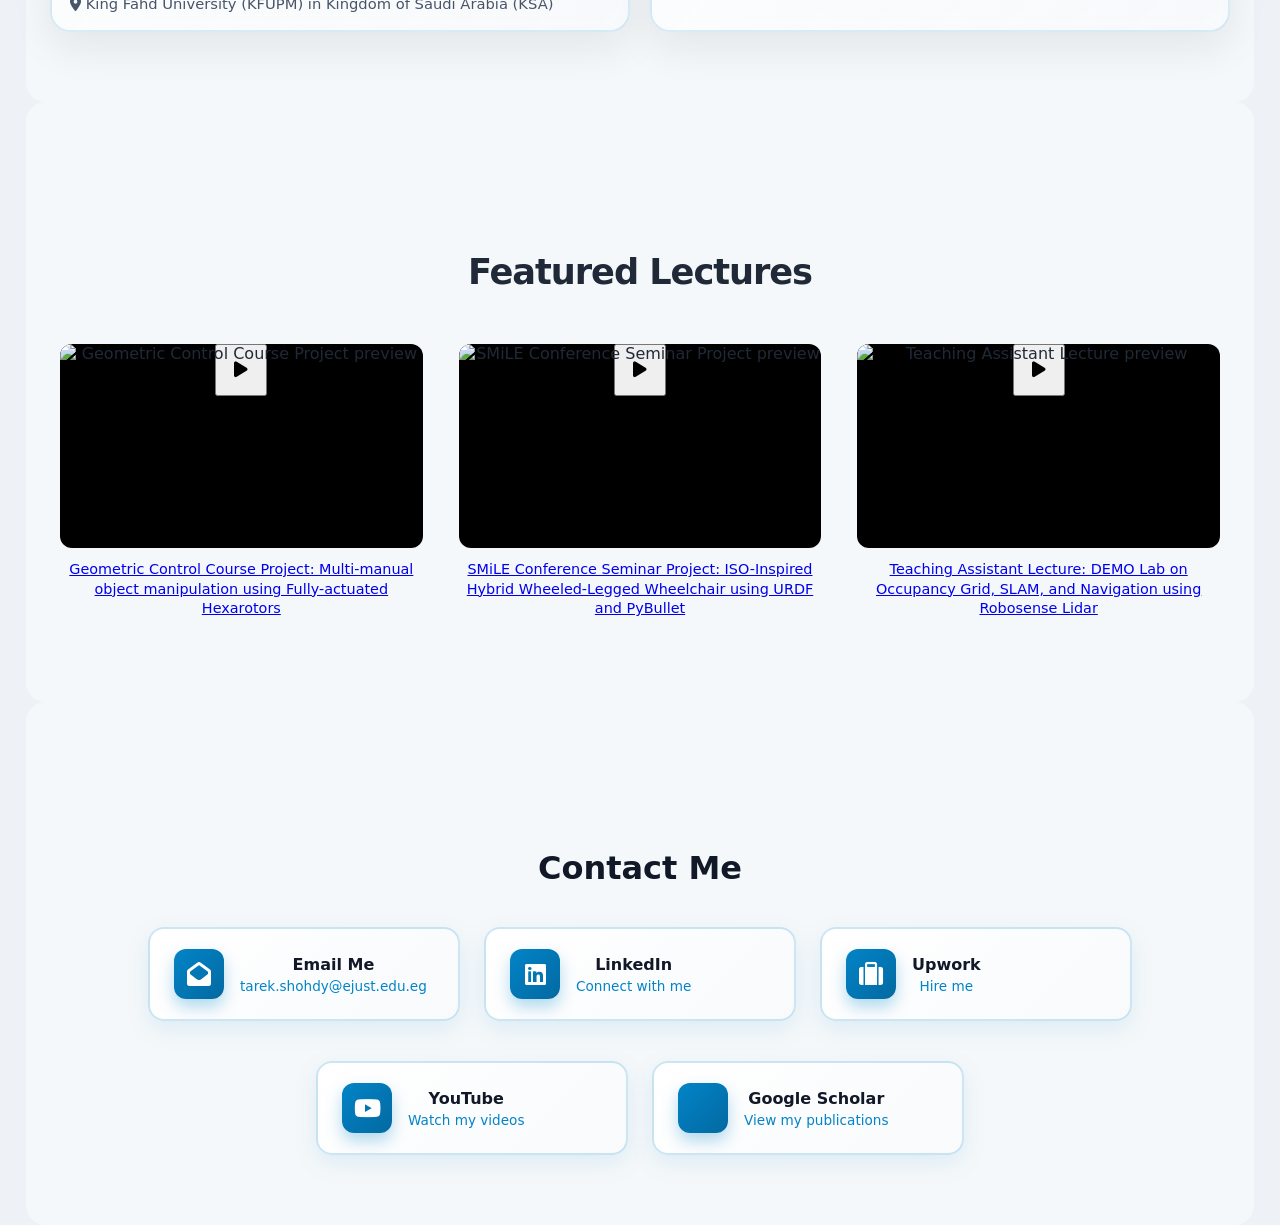
==== commit 7ddc091f: "Ongoing Projects section added" ====
--- a/index.html
+++ b/index.html
@@ -22,6 +22,7 @@
     <nav class="tabs">
         <a href="#about-me">About me</a>
         <a href="publications.html">Publications</a>
+        <a href="ongoing-projects.html">Ongoing Projects</a>
         <a href="robotics.html">Robotics</a>
         <a href="mechanical-design.html">Mechanical Design</a>
         <a href="control.html">Automatic Control</a>
--- a/styles.css
+++ b/styles.css
@@ -1092,6 +1092,69 @@
         }
 
 
+        .timeline-nav {
+            position: fixed;
+            top: 50%;
+            right: 18px;
+            transform: translateY(-50%);
+            z-index: 1200;
+
+            display: flex;
+            flex-direction: column;
+            gap: 14px;
+
+            padding: 14px 10px 14px 14px;
+
+            border-radius: 18px;
+            background: rgba(17, 24, 39, 0.72);
+            backdrop-filter: blur(10px);
+            -webkit-backdrop-filter: blur(10px);
+
+            border: 1px solid rgba(255, 255, 255, 0.12);
+            box-shadow: 0 12px 30px rgba(15, 23, 42, 0.22);
+        }
+
+        .timeline-item {
+            display: flex;
+            align-items: center;
+            gap: 10px;
+
+            text-decoration: none;
+            color: #e5e7eb;
+
+            font-size: 0.88rem;
+            font-weight: 600;
+
+            white-space: nowrap;
+        }
+
+        .timeline-dot {
+            width: 12px;
+            height: 12px;
+            border-radius: 50%;
+
+            background: #7dd3fc;
+            box-shadow: 0 0 0 4px rgba(125, 211, 252, 0.18);
+            flex-shrink: 0;
+        }
+
+        .timeline-item:hover .timeline-dot {
+            background: #ffffff;
+        }
+
+        .timeline-item:hover .timeline-label {
+            color: #ffffff;
+        }
+
+        .timeline-item.active .timeline-dot {
+            background: #0284c7;
+            box-shadow: 0 0 0 5px rgba(2, 132, 199, 0.22);
+        }
+
+        .timeline-item.active .timeline-label {
+            color: #ffffff;
+        }
+
         @media (max-width: 760px) {
             .education-strip {
                 flex-direction: column;
@@ -1116,6 +1179,11 @@
                 gap: 16px;
             }
 
+            .timeline-nav {
+                right: 10px;
+                padding: 12px 8px 12px 12px;
+            }
+            
             .tabs {
                 width: 100%;
             }
@@ -1146,6 +1214,10 @@
             .tabs a {
                 padding: 10px 12px;
                 font-size: 14px;
+            }
+     
+            .timeline-label {
+                display: none;
             }
 
             #toggle-view {
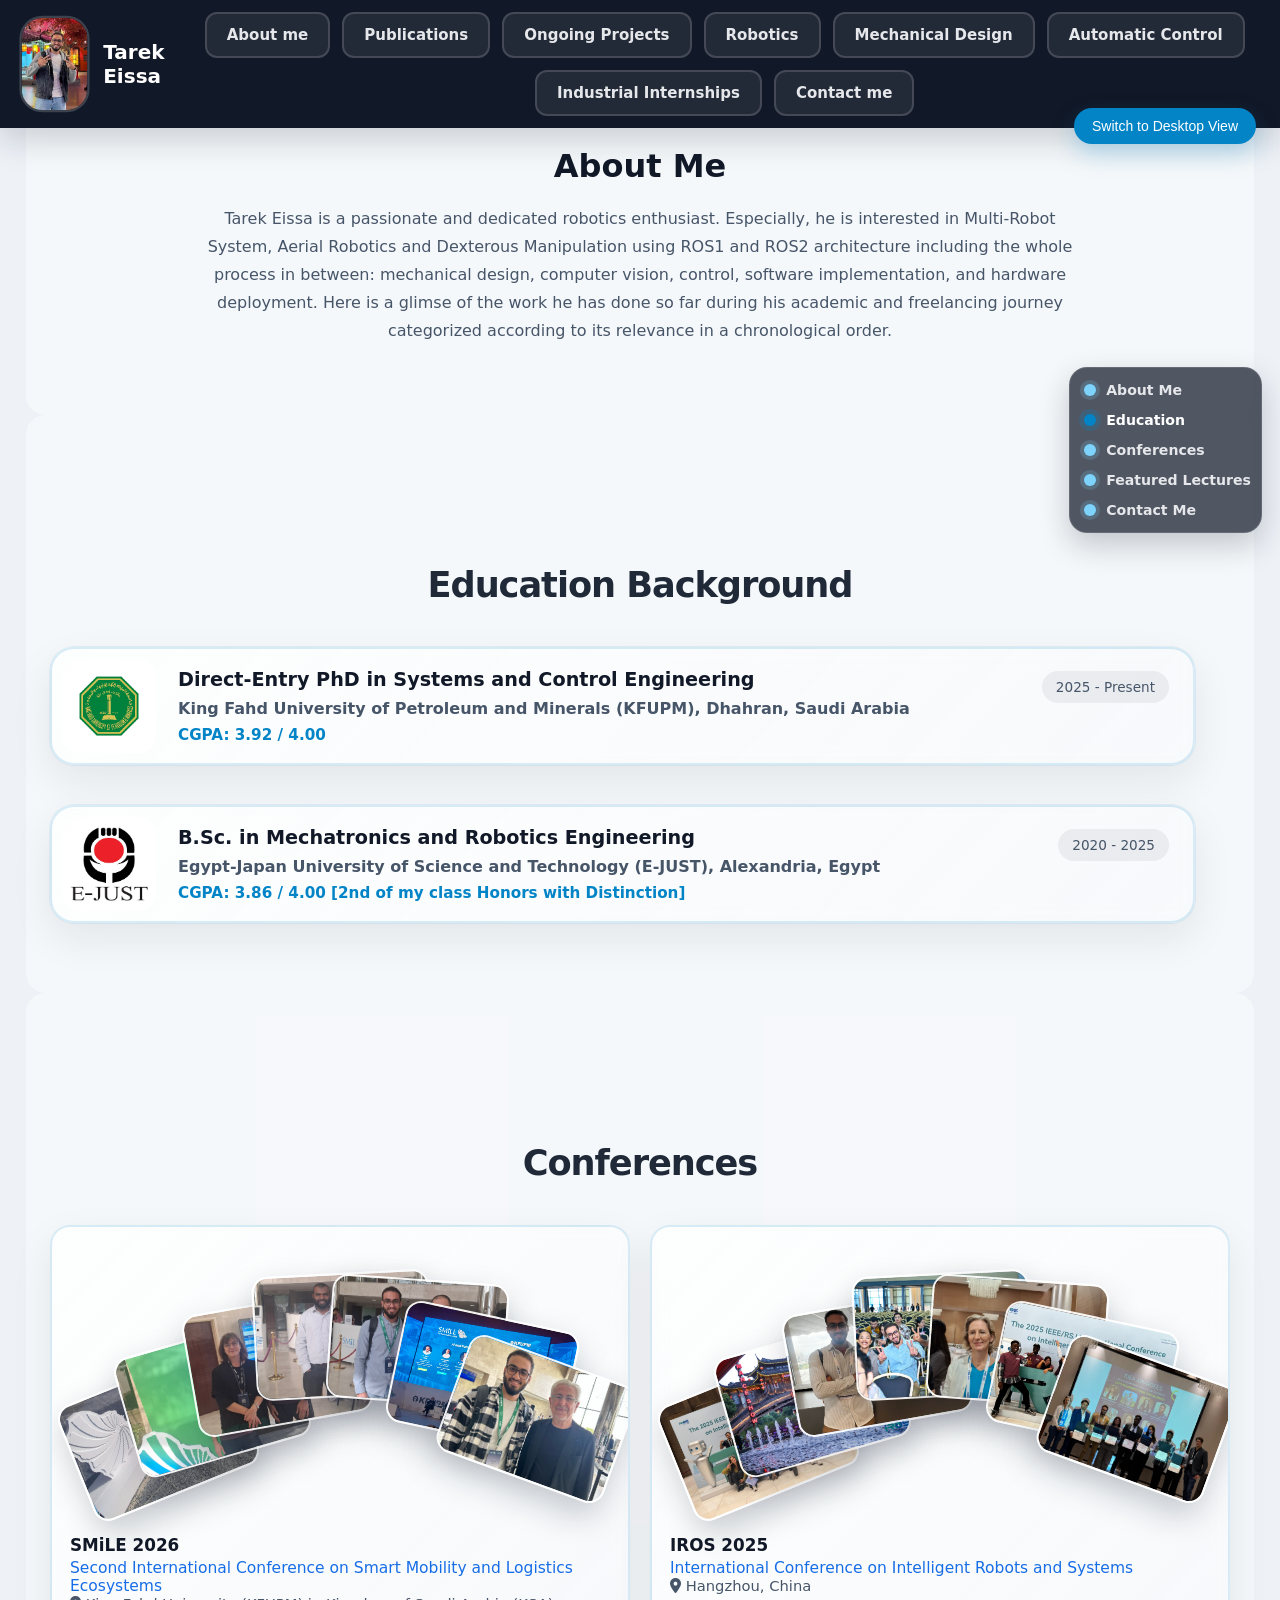
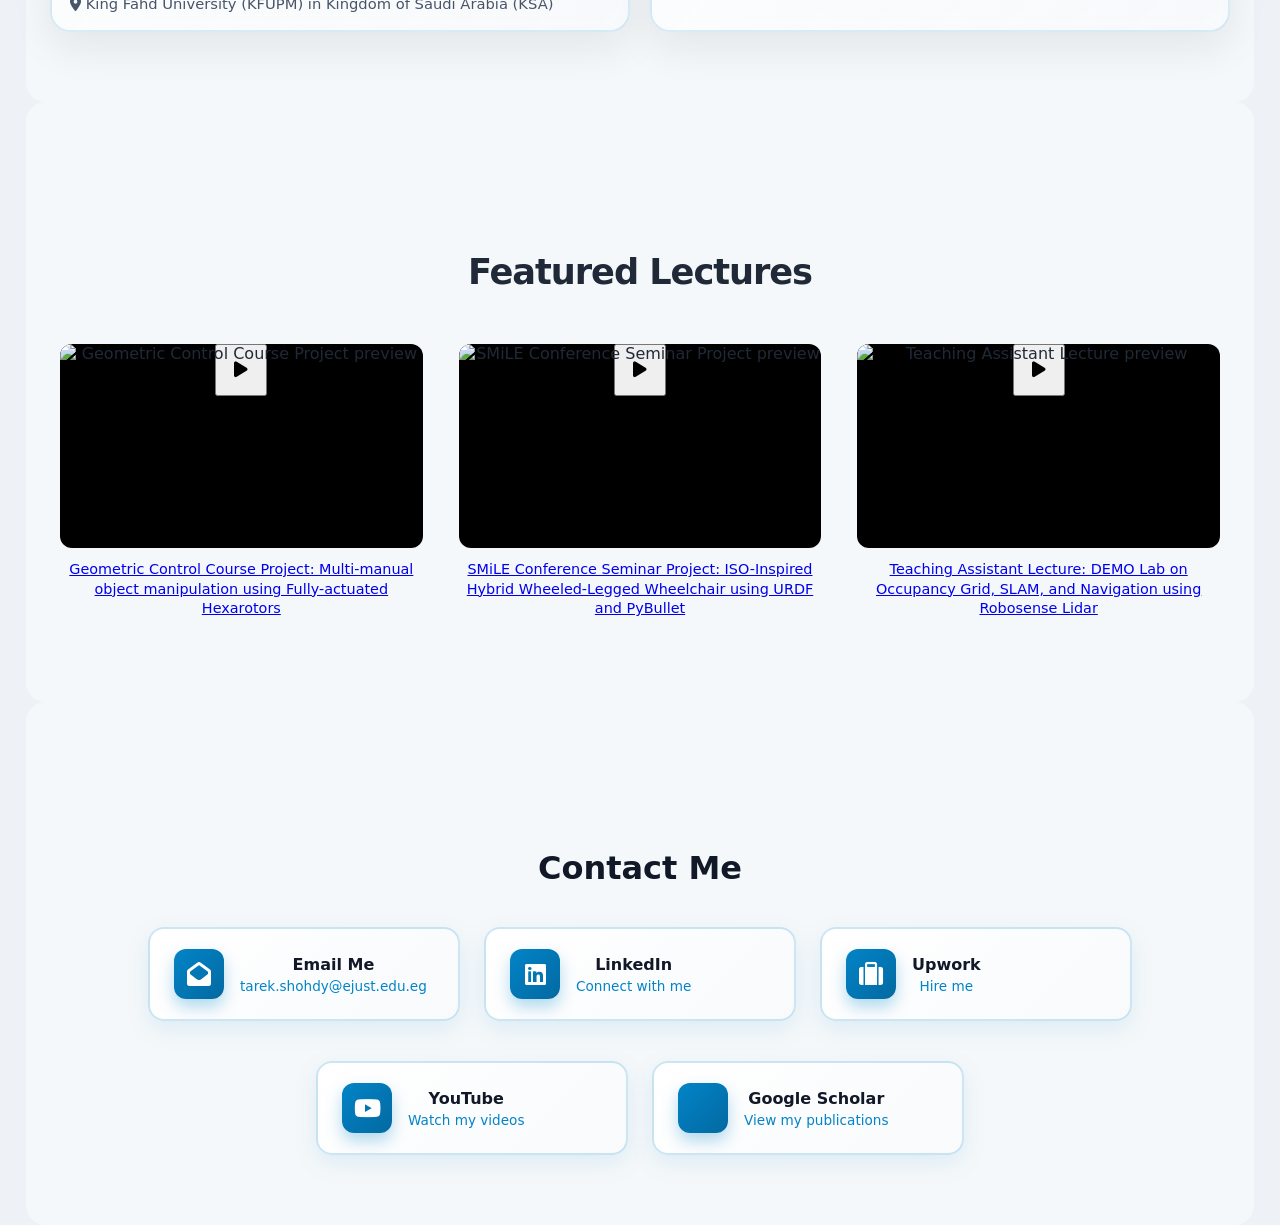
==== commit 286c6165: "Internship section added" ====
--- a/index.html
+++ b/index.html
@@ -26,6 +26,7 @@
         <a href="robotics.html">Robotics</a>
         <a href="mechanical-design.html">Mechanical Design</a>
         <a href="control.html">Automatic Control</a>
+        <a href="Industry.html">Industrial Internships</a>
         <a href="#contact-me">Contact me</a>
     </nav>
 </header>
@@ -185,6 +186,15 @@
   </div>
 </section>
 
+<div class="image-modal" id="conference-modal" aria-hidden="true" role="dialog" aria-label="Conference photo preview">
+    <div class="image-modal-backdrop" id="conference-modal-backdrop"></div>
+    <div class="image-modal-content">
+        <button type="button" class="image-modal-close" id="conference-modal-close" aria-label="Close preview">×</button>
+        <img id="conference-modal-img" alt="Conference photo preview">
+        <div class="image-modal-caption" id="conference-modal-caption"></div>
+    </div>
+</div>
+
 <section id="videos" class="section--highlight section--centered">
   <h2 class="section-title">Featured Lectures</h2>
 
--- a/styles.css
+++ b/styles.css
@@ -268,12 +268,19 @@
             gap: 14px;
         }
 
-        .publication-images img {
+        .publication-images img,
+        .publication-images video {
             flex: 1 1 180px;
             min-width: 140px;
             border-radius: 16px;
             object-fit: cover;
             box-shadow: 0 10px 24px rgba(15, 23, 42, 0.08);
+        }
+
+        .publication-images video {
+            display: block;
+            width: 100%;
+            height: auto;
         }
 
         @media (max-width: 760px) {
@@ -951,6 +958,74 @@
         .conference-subsubtitle {
             font-size: 0.92rem;
             color: #475569;
+        }
+
+        .stack-card {
+            cursor: zoom-in;
+        }
+
+        .image-modal {
+            position: fixed;
+            inset: 0;
+            display: none;
+            align-items: center;
+            justify-content: center;
+            z-index: 2000;
+        }
+
+        .image-modal.open {
+            display: flex;
+        }
+
+        .image-modal-backdrop {
+            position: absolute;
+            inset: 0;
+            background: rgba(15, 23, 42, 0.75);
+            backdrop-filter: blur(8px);
+        }
+
+        .image-modal-content {
+            position: relative;
+            max-width: 90vw;
+            max-height: 90vh;
+            width: min(900px, 100%);
+            padding: 18px;
+            border-radius: 24px;
+            background: rgba(255, 255, 255, 0.94);
+            box-shadow: 0 30px 90px rgba(15, 23, 42, 0.32);
+            z-index: 1;
+            display: flex;
+            flex-direction: column;
+            align-items: center;
+            gap: 14px;
+        }
+
+        .image-modal-close {
+            position: absolute;
+            top: 16px;
+            right: 16px;
+            border: none;
+            background: rgba(17, 24, 39, 0.92);
+            color: #ffffff;
+            width: 40px;
+            height: 40px;
+            border-radius: 50%;
+            font-size: 1.4rem;
+            cursor: pointer;
+        }
+
+        .image-modal img {
+            max-width: 100%;
+            max-height: 72vh;
+            border-radius: 18px;
+            object-fit: contain;
+        }
+
+        .image-modal-caption {
+            width: 100%;
+            text-align: center;
+            color: #334155;
+            font-size: 0.96rem;
         }
 
         .education-list {
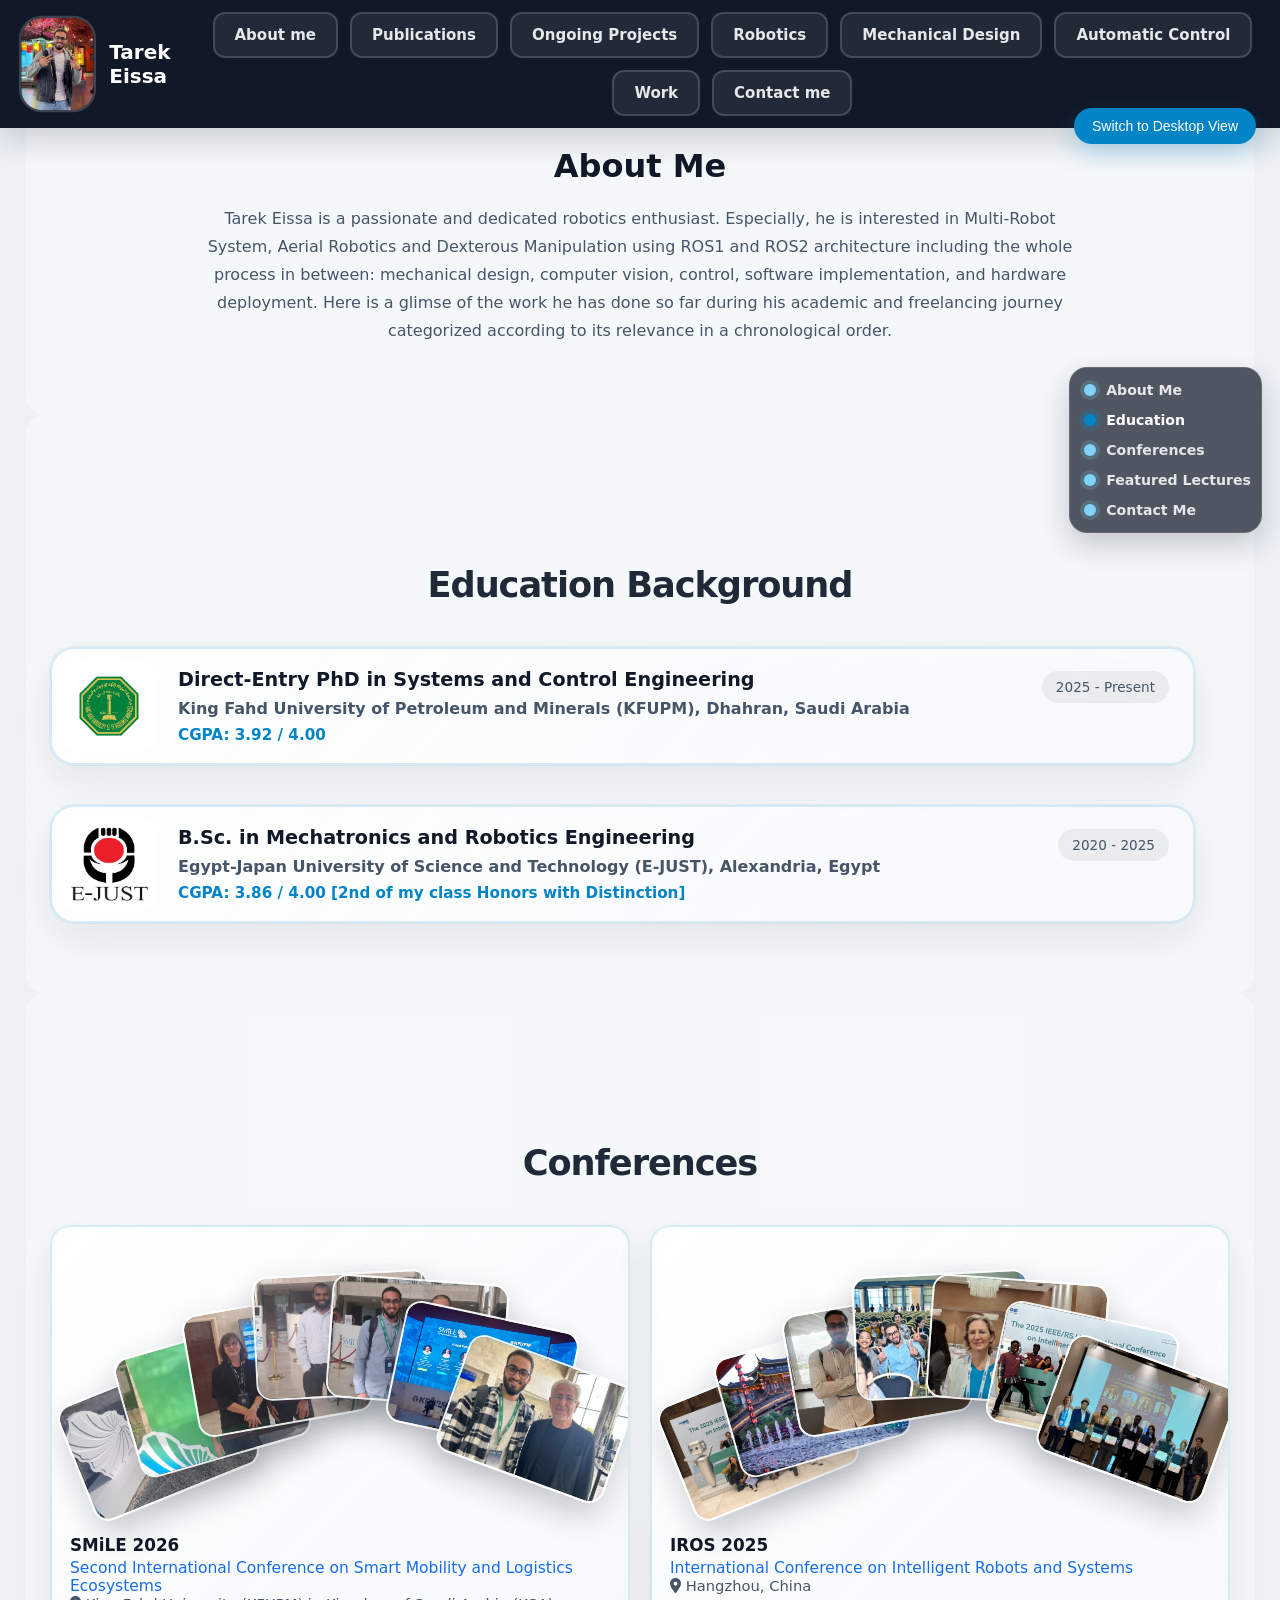
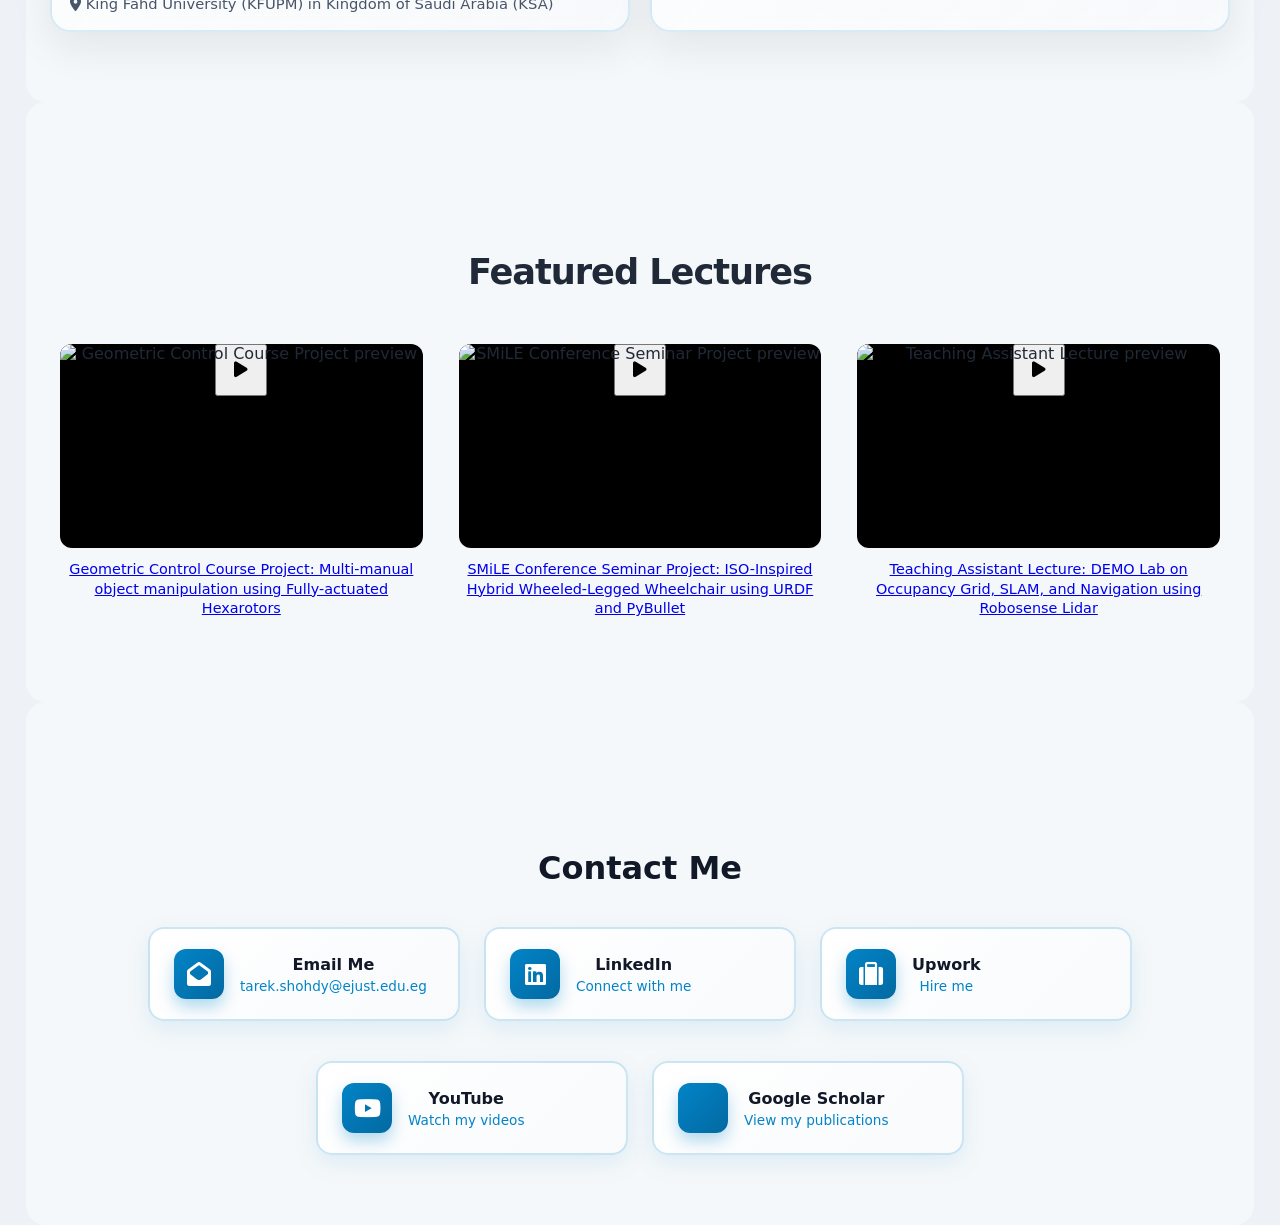
==== commit 7247bb1b: "Work Experience section instead of Internships section" ====
--- a/index.html
+++ b/index.html
@@ -26,7 +26,7 @@
         <a href="robotics.html">Robotics</a>
         <a href="mechanical-design.html">Mechanical Design</a>
         <a href="control.html">Automatic Control</a>
-        <a href="Industry.html">Industrial Internships</a>
+        <a href="Industry.html">Work</a>
         <a href="#contact-me">Contact me</a>
     </nav>
 </header>
--- a/styles.css
+++ b/styles.css
@@ -1230,6 +1230,40 @@
             color: #ffffff;
         }
 
+        .Internship-title {
+            font-size: 1.2rem;
+            font-weight: 700;
+            color: #8a1616;
+        }
+
+        .Internship-location {
+            font-size: 1rem;
+            font-weight: 600;
+            color: #475569;
+        }
+
+        .Internship-description {
+            font-size: 0.95rem;
+            font-weight: 700;
+            color: #000000;
+        }
+
+        .Internship-date {
+            position: absolute;
+
+            top: 22px;
+            right: 24px;
+
+            background: rgba(15,23,42,0.06);
+
+            padding: 8px 14px;
+
+            border-radius: 999px;
+
+            font-size: 0.85rem;
+            color: #475569;
+        }
+
         @media (max-width: 760px) {
             .education-strip {
                 flex-direction: column;
@@ -1242,6 +1276,10 @@
             }
 
             .education-date {
+                position: static;
+                margin-bottom: 12px;
+            }
+            .Internship-date {
                 position: static;
                 margin-bottom: 12px;
             }
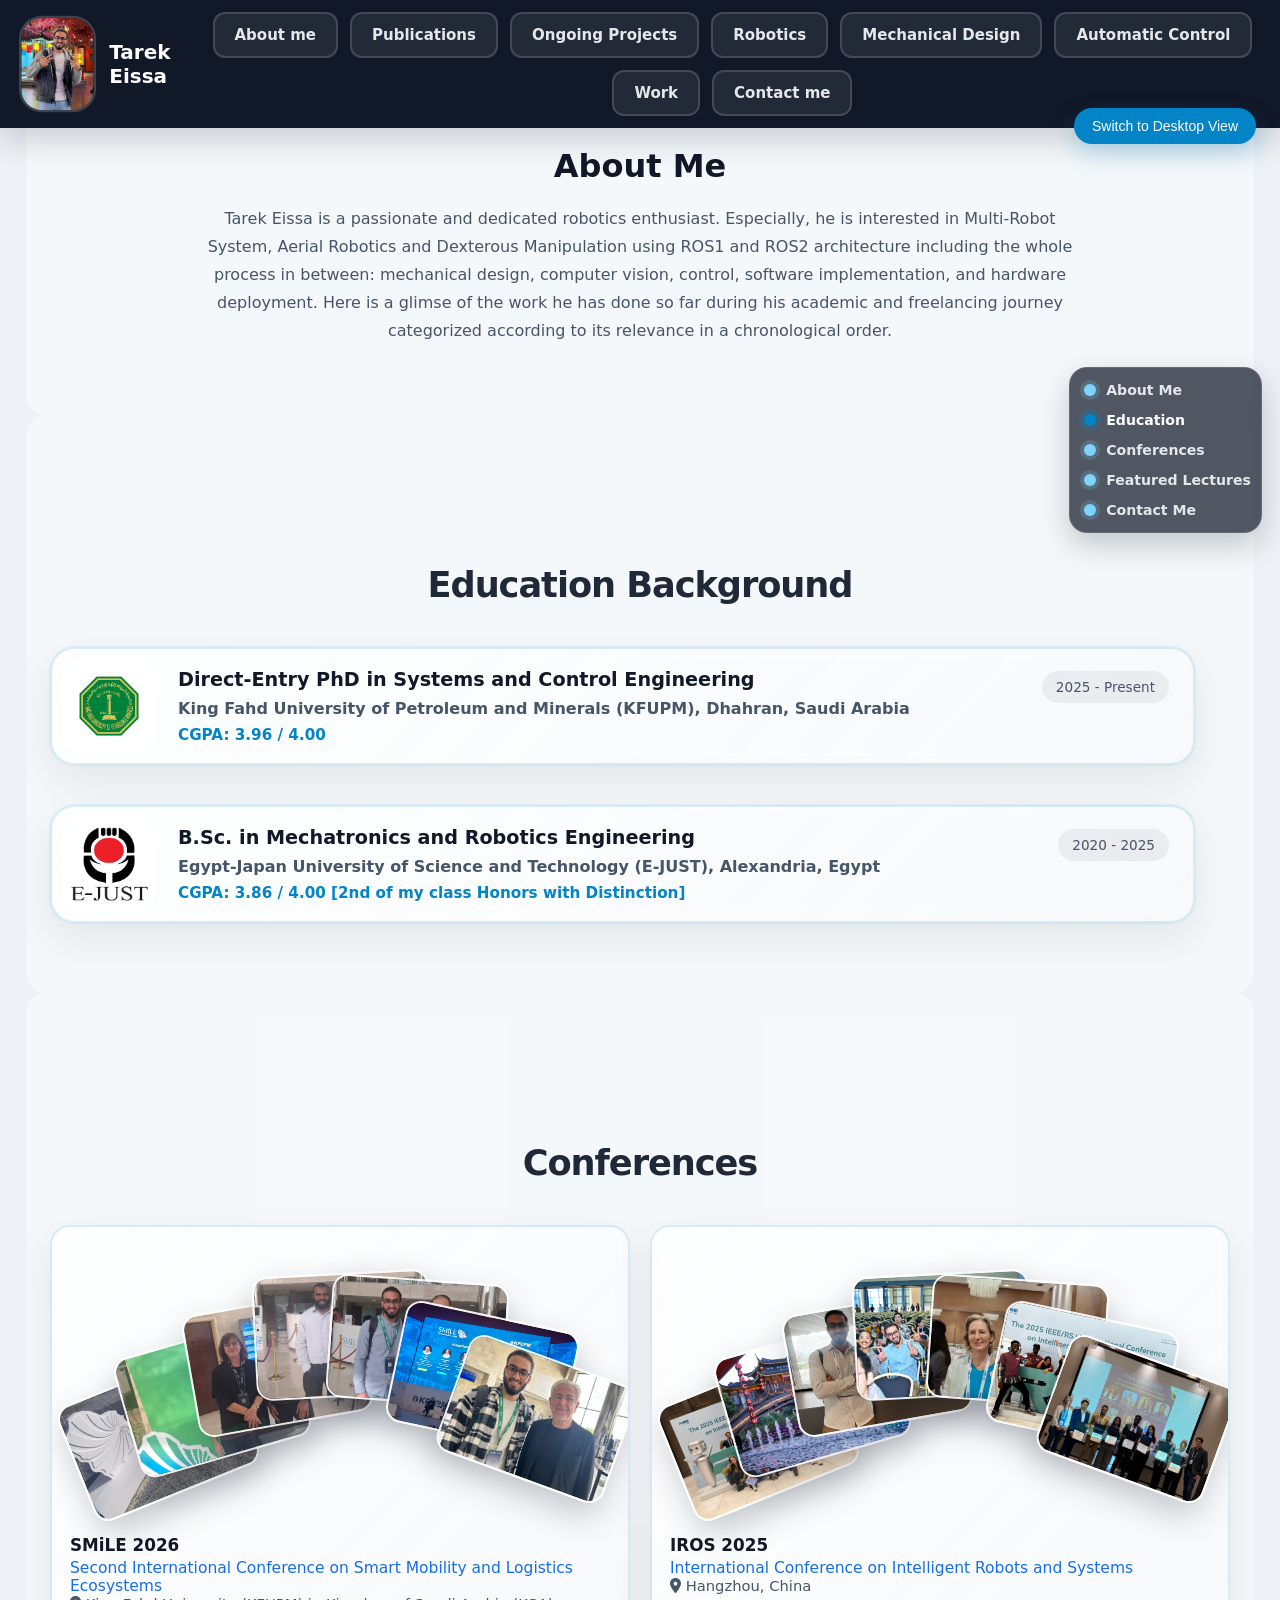
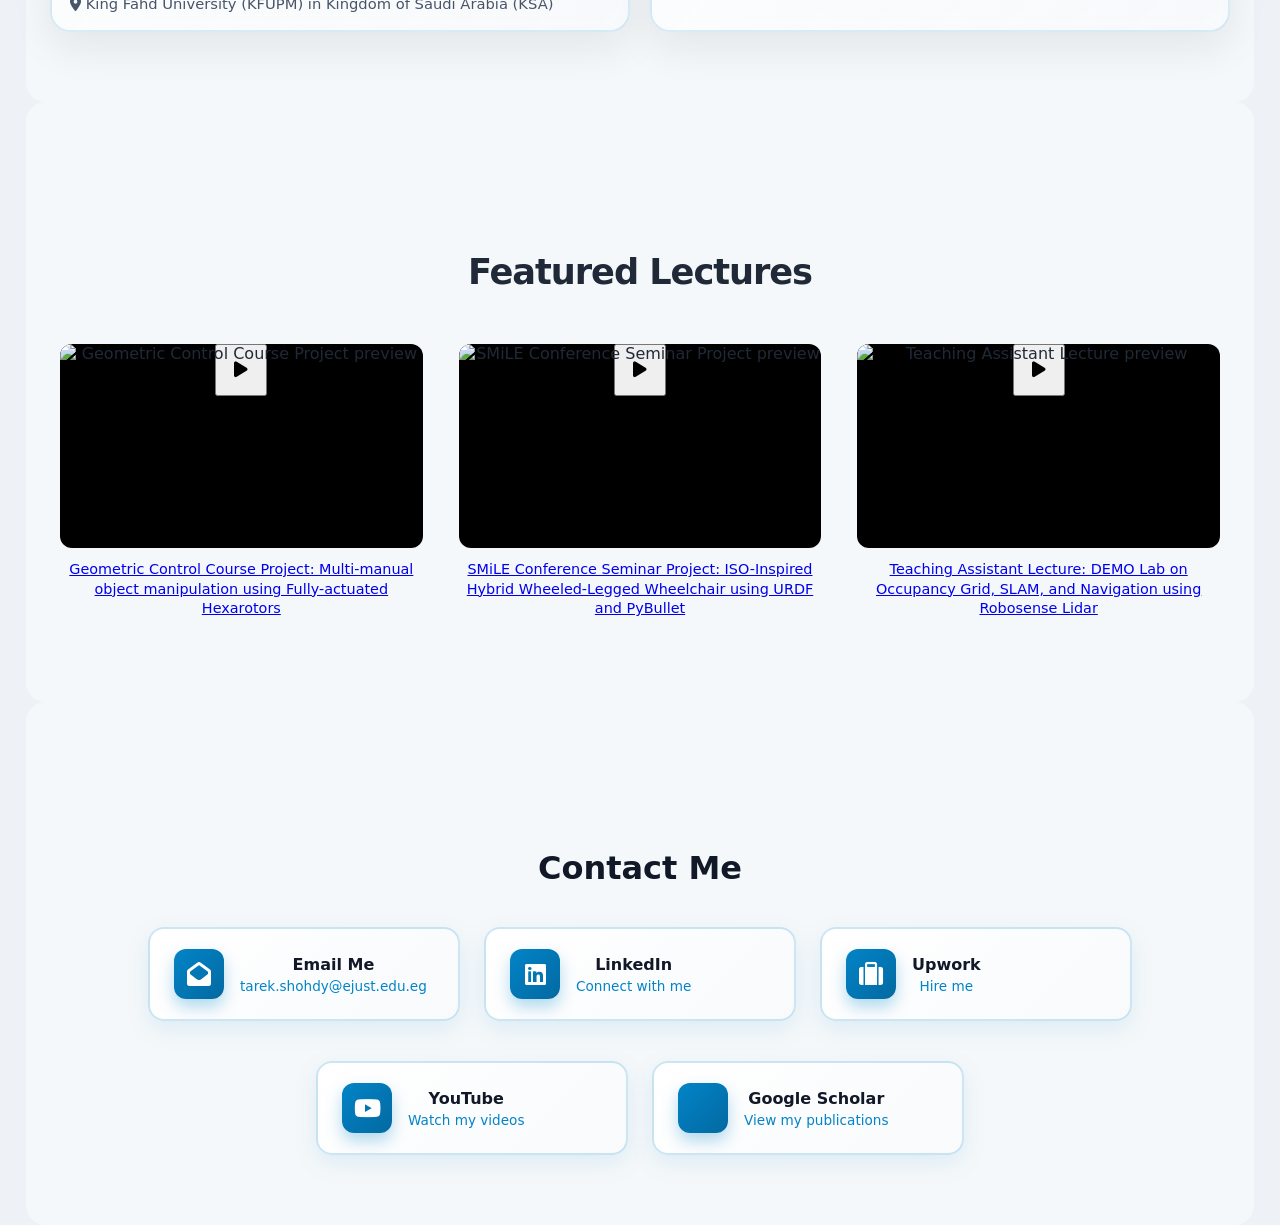
==== commit fa1104ba: "GPA modified" ====
--- a/index.html
+++ b/index.html
@@ -94,7 +94,7 @@
                     </div>
 
                     <div class="education-cgpa">
-                        CGPA: 3.92  / 4.00
+                        CGPA: 3.96  / 4.00
                     </div>
 
                 </div>
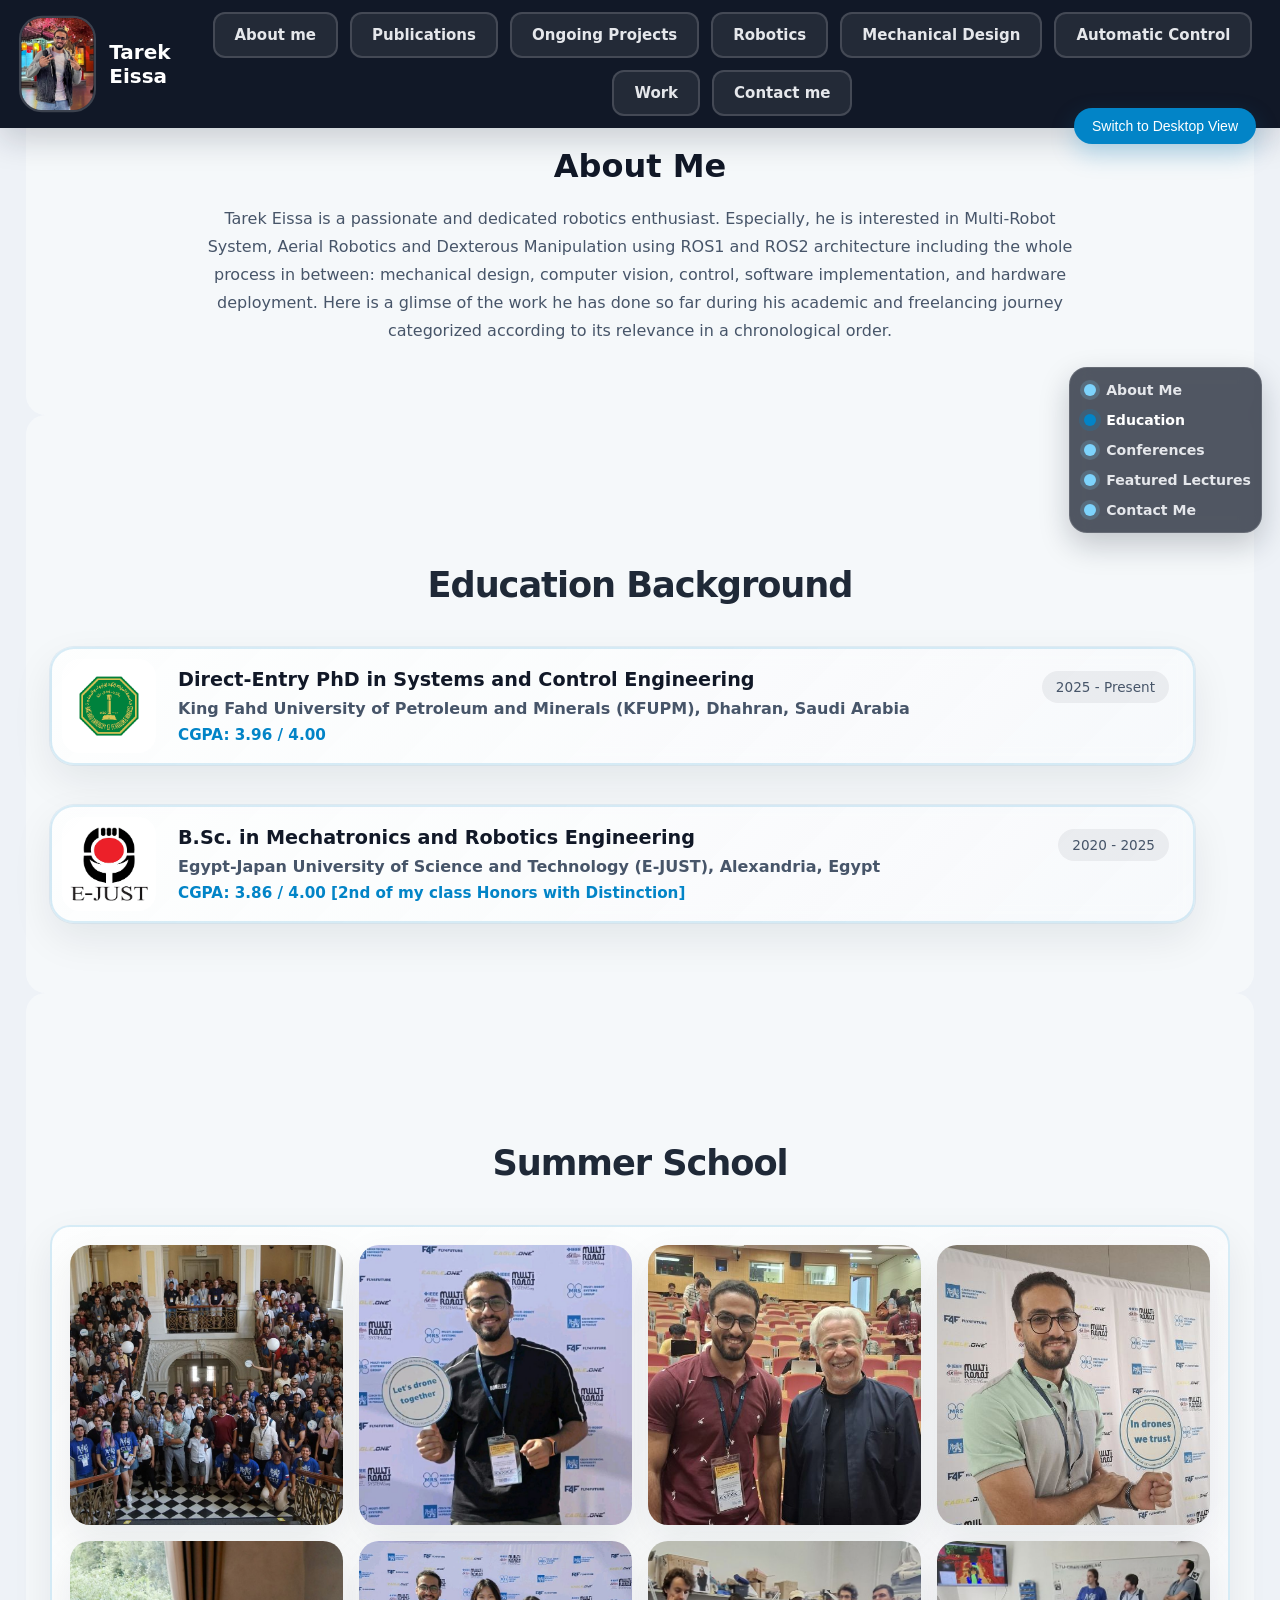
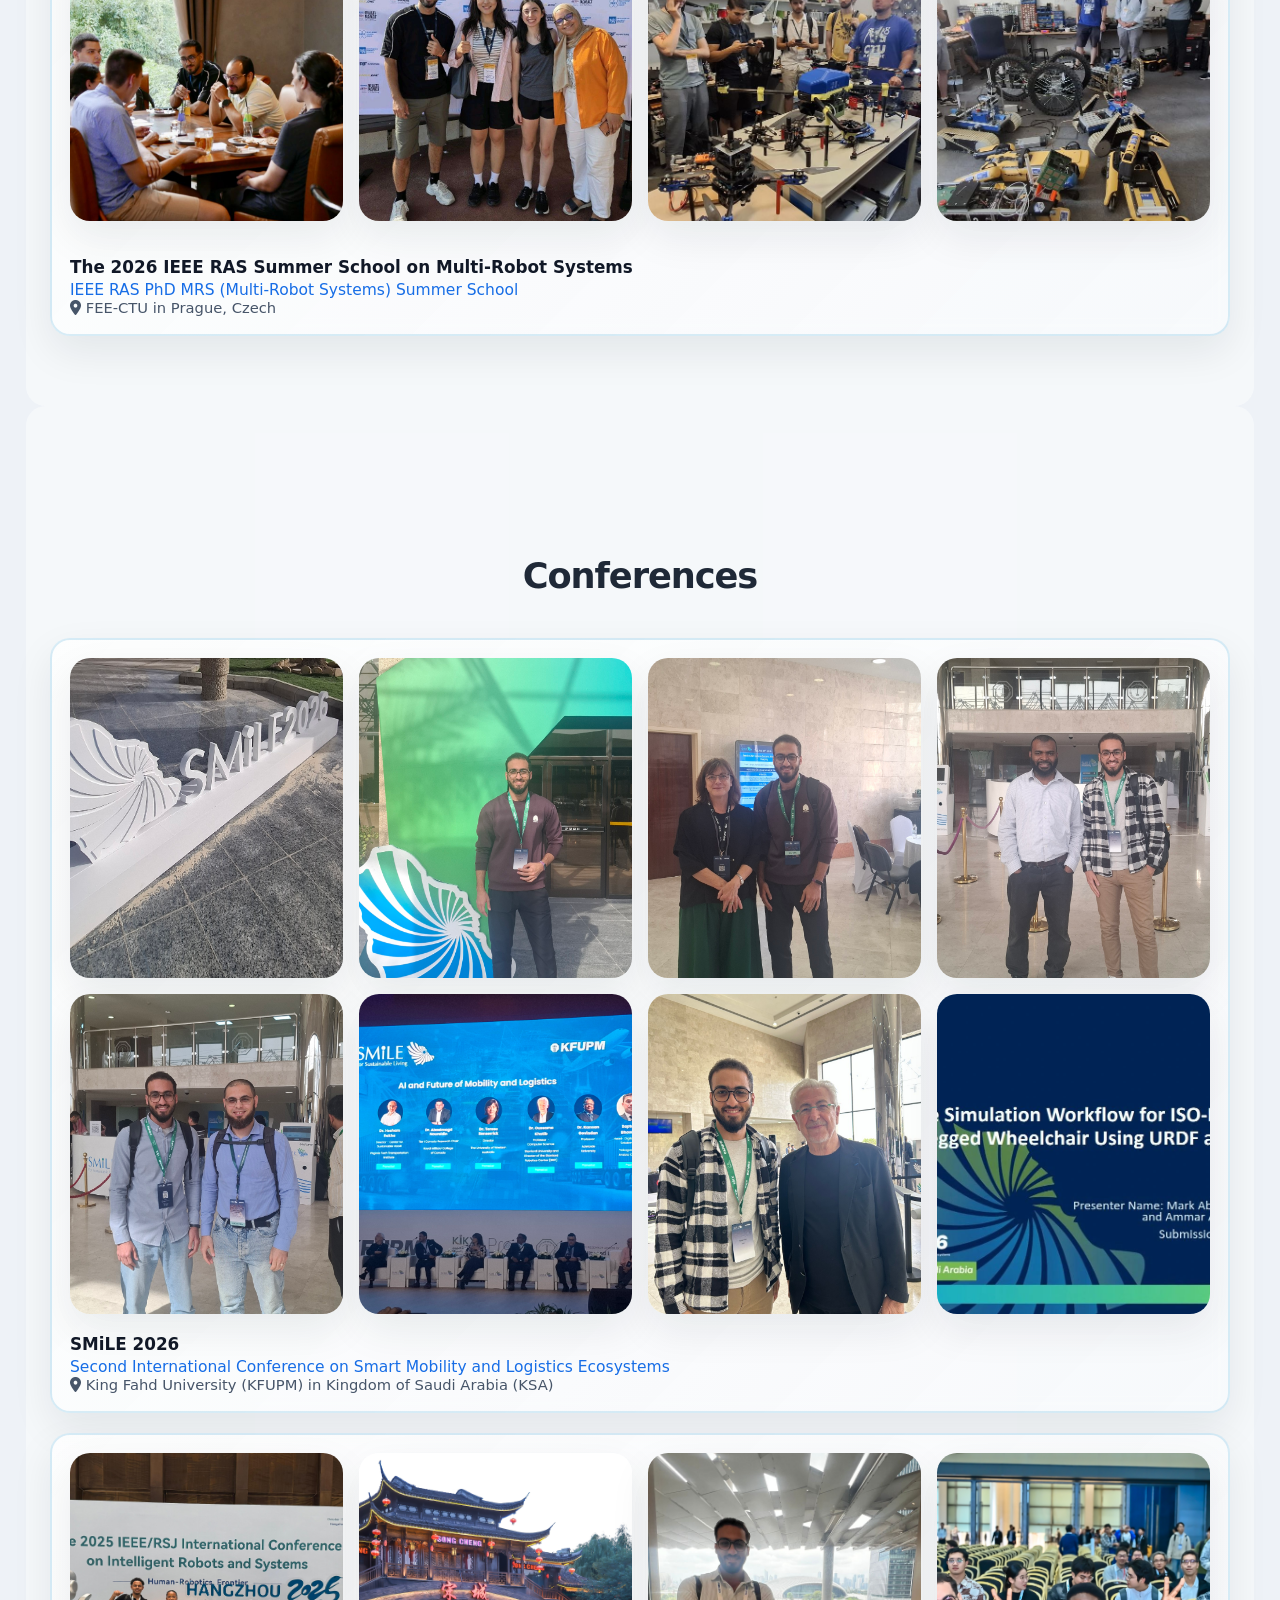
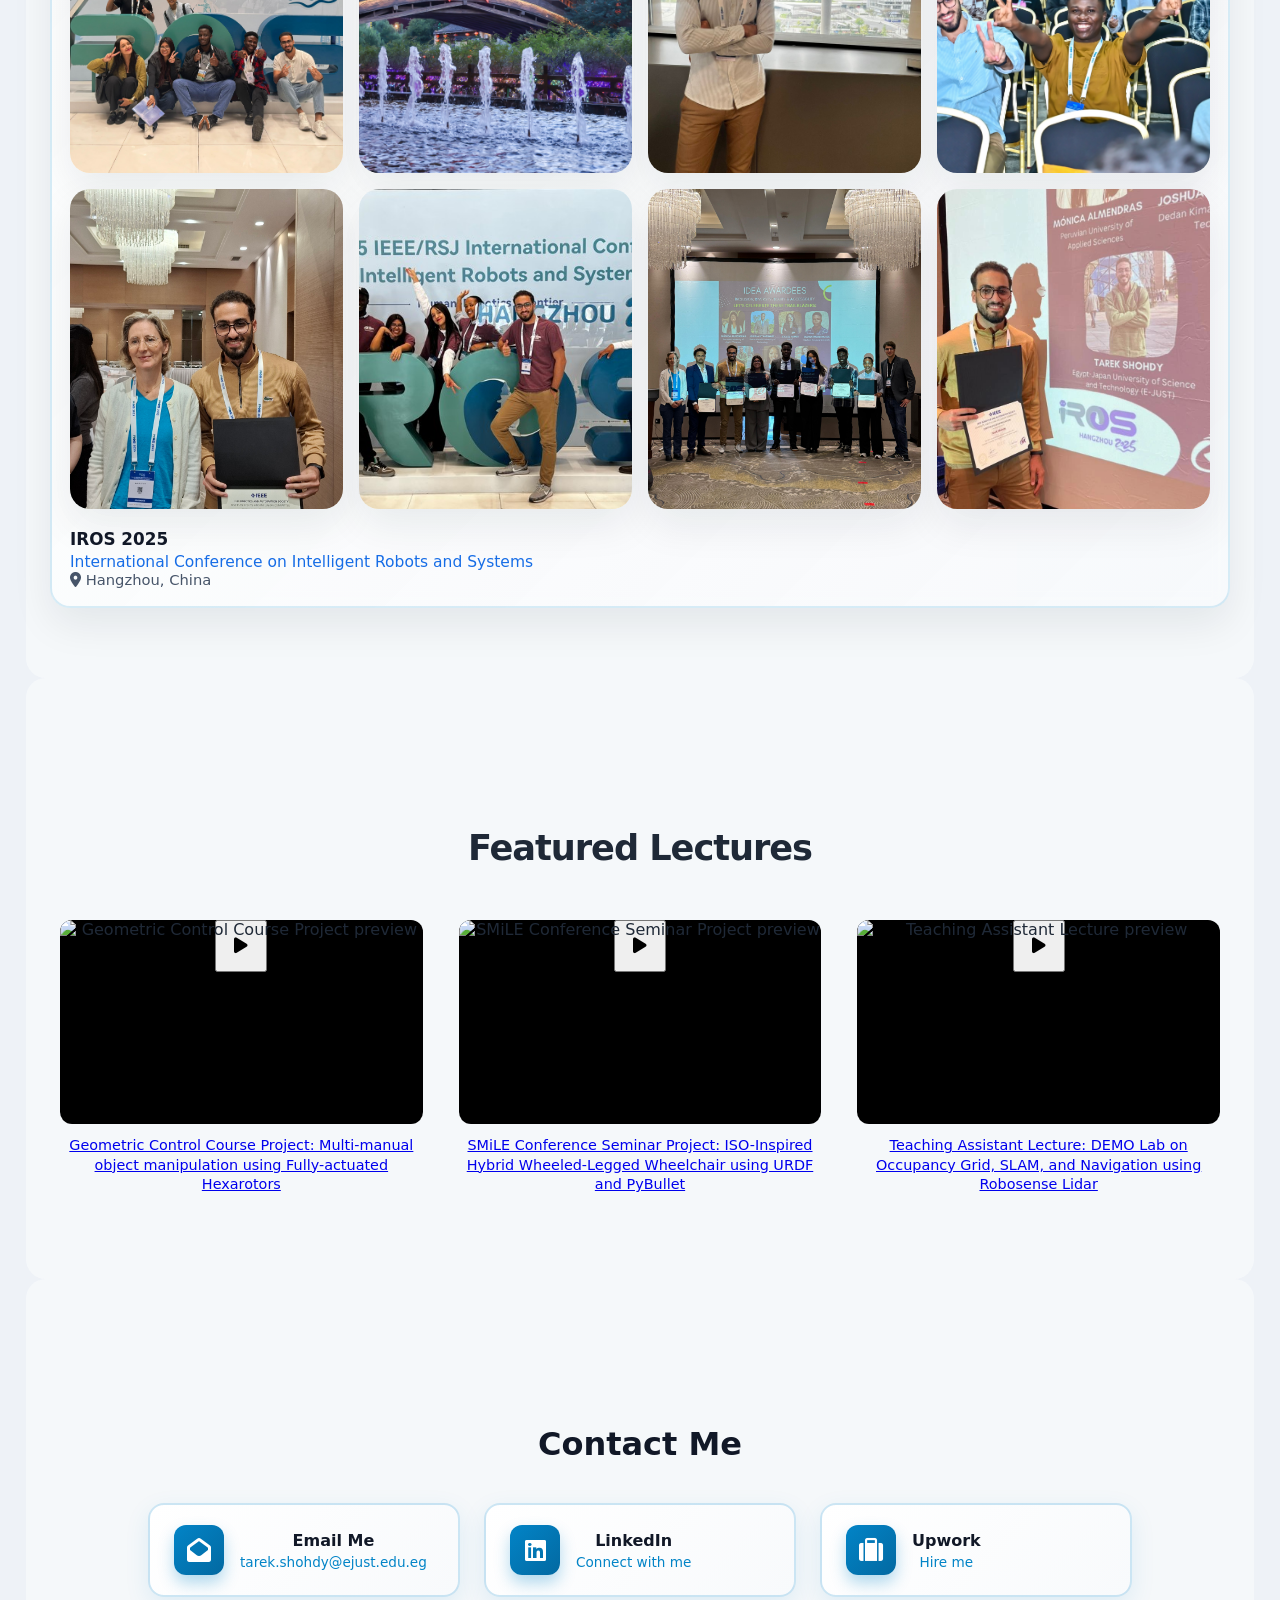
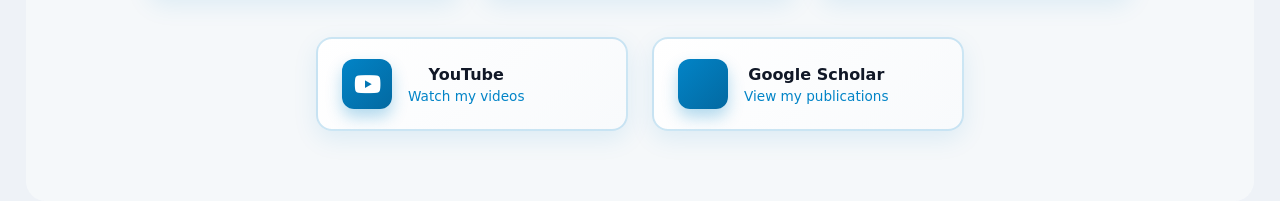
==== commit c2971367: "Summer School Added" ====
--- a/index.html
+++ b/index.html
@@ -142,20 +142,52 @@
 
 </section>
 
+<section id="summer-school" class="section--highlight section--centered">
+  <h2 class="section-title">Summer School</h2>
+
+  <div class="conference-card summer-school-card">
+    <div class="summer-school-gallery">
+      <img src="Projects/Summer/1.jpeg" alt="Summer School photo 1" class="summer-school-image">
+      <img src="Projects/Summer/2.jpeg" alt="Summer School photo 2" class="summer-school-image">
+      <img src="Projects/Summer/3.jpeg" alt="Summer School photo 3" class="summer-school-image">
+      <img src="Projects/Summer/4.jpeg" alt="Summer School photo 4" class="summer-school-image">
+      <img src="Projects/Summer/5.jpeg" alt="Summer School photo 5" class="summer-school-image">
+      <img src="Projects/Summer/6.jpeg" alt="Summer School photo 6" class="summer-school-image">
+      <img src="Projects/Summer/7.jpeg" alt="Summer School photo 7" class="summer-school-image">
+      <img src="Projects/Summer/8.jpeg" alt="Summer School photo 8" class="summer-school-image">
+    </div>
+
+    <div class="conference-text">
+      <div class="conference-title">The 2026 IEEE RAS Summer School on Multi-Robot Systems</div>
+      <div class="conference-subtitle">IEEE RAS PhD MRS (Multi-Robot Systems) Summer School</div>
+      <div class="conference-subsubtitle"><i class="fas fa-location-dot"></i> FEE-CTU in Prague, Czech</div>
+    </div>
+  </div>
+</section>
+
+<div class="image-modal" id="summer-school-modal" aria-hidden="true" role="dialog" aria-label="Summer school photo preview">
+    <div class="image-modal-backdrop" id="summer-school-modal-backdrop"></div>
+    <div class="image-modal-content">
+        <button type="button" class="image-modal-close" id="summer-school-modal-close" aria-label="Close preview">×</button>
+        <img id="summer-school-modal-img" alt="Summer school photo preview">
+        <div class="image-modal-caption" id="summer-school-modal-caption"></div>
+    </div>
+</div>
+
 <section id="conferences" class="section--highlight section--centered">
   <h2 class="section-title">Conferences</h2>
 
   <div class="conferences-grid">
-    <a class="conference-card" href="https://example.com" target="_blank" rel="noopener noreferrer">
-
-      <div class="conference-stack">
-        <img src="Projects/Conferences/SMiLE/1.jpg" alt="Conference flashcard 1" class="stack-card stack-1">
-        <img src="Projects/Conferences/SMiLE/2.jpg" alt="Conference flashcard 2" class="stack-card stack-2">
-        <img src="Projects/Conferences/SMiLE/3.jpg" alt="Conference flashcard 3" class="stack-card stack-3">
-        <img src="Projects/Conferences/SMiLE/4.jpg" alt="Conference flashcard 4" class="stack-card stack-4">
-        <img src="Projects/Conferences/SMiLE/5.jpg" alt="Conference flashcard 5" class="stack-card stack-5">
-        <img src="Projects/Conferences/SMiLE/6.jpg" alt="Conference flashcard 6" class="stack-card stack-6">
-        <img src="Projects/Conferences/SMiLE/7.jpg" alt="Conference flashcard 7" class="stack-card stack-7">
+    <div class="conference-card">
+      <div class="conference-gallery">
+        <img src="Projects/Conferences/SMiLE/1.jpg" alt="SMiLE 2026 photo 1" class="conference-image">
+        <img src="Projects/Conferences/SMiLE/2.jpg" alt="SMiLE 2026 photo 2" class="conference-image">
+        <img src="Projects/Conferences/SMiLE/3.jpg" alt="SMiLE 2026 photo 3" class="conference-image">
+        <img src="Projects/Conferences/SMiLE/4.jpg" alt="SMiLE 2026 photo 4" class="conference-image">
+        <img src="Projects/Conferences/SMiLE/5.jpg" alt="SMiLE 2026 photo 5" class="conference-image">
+        <img src="Projects/Conferences/SMiLE/6.jpg" alt="SMiLE 2026 photo 6" class="conference-image">
+        <img src="Projects/Conferences/SMiLE/7.jpg" alt="SMiLE 2026 photo 7" class="conference-image">
+        <img src="Projects/Conferences/SMiLE/8.jpg" alt="SMiLE 2026 photo 8" class="conference-image">
       </div>
 
       <div class="conference-text">
@@ -163,18 +195,18 @@
         <div class="conference-subtitle">Second International Conference on Smart Mobility and Logistics Ecosystems</div>
         <div class="conference-subsubtitle"><i class="fas fa-location-dot"></i> King Fahd University (KFUPM) in Kingdom of Saudi Arabia (KSA)</div>
       </div>
-    </a>
-
-    <a class="conference-card" href="https://example.com" target="_blank" rel="noopener noreferrer">
-
-      <div class="conference-stack">
-        <img src="Projects/Conferences/IROS/1.jpg" alt="Conference flashcard 1" class="stack-card stack-1">
-        <img src="Projects/Conferences/IROS/2.jpg" alt="Conference flashcard 2" class="stack-card stack-2">
-        <img src="Projects/Conferences/IROS/3.jpg" alt="Conference flashcard 3" class="stack-card stack-3">
-        <img src="Projects/Conferences/IROS/4.jpg" alt="Conference flashcard 4" class="stack-card stack-4">
-        <img src="Projects/Conferences/IROS/5.jpg" alt="Conference flashcard 5" class="stack-card stack-5">
-        <img src="Projects/Conferences/IROS/6.jpg" alt="Conference flashcard 6" class="stack-card stack-6">
-        <img src="Projects/Conferences/IROS/7.jpg" alt="Conference flashcard 7" class="stack-card stack-7">
+    </div>
+
+    <div class="conference-card">
+      <div class="conference-gallery">
+        <img src="Projects/Conferences/IROS/1.jpg" alt="IROS 2025 photo 1" class="conference-image">
+        <img src="Projects/Conferences/IROS/2.jpg" alt="IROS 2025 photo 2" class="conference-image">
+        <img src="Projects/Conferences/IROS/3.jpg" alt="IROS 2025 photo 3" class="conference-image">
+        <img src="Projects/Conferences/IROS/4.jpg" alt="IROS 2025 photo 4" class="conference-image">
+        <img src="Projects/Conferences/IROS/5.jpg" alt="IROS 2025 photo 5" class="conference-image">
+        <img src="Projects/Conferences/IROS/6.jpg" alt="IROS 2025 photo 6" class="conference-image">
+        <img src="Projects/Conferences/IROS/7.jpg" alt="IROS 2025 photo 7" class="conference-image">
+        <img src="Projects/Conferences/IROS/8.jpg" alt="IROS 2025 photo 8" class="conference-image">
     </div>
 
       <div class="conference-text">
@@ -182,7 +214,7 @@
         <div class="conference-subtitle">International Conference on Intelligent Robots and Systems</div>
         <div class="conference-subsubtitle"><i class="fas fa-location-dot"></i> Hangzhou, China</div>
       </div>
-    </a>
+    </div>
   </div>
 </section>
 
--- a/styles.css
+++ b/styles.css
@@ -794,7 +794,7 @@
 
         .conferences-grid {
             display: grid;
-            grid-template-columns: repeat(auto-fit, minmax(260px, 1fr));
+            grid-template-columns: 1fr;
             gap: 20px;
             align-items: stretch;
         }
@@ -813,7 +813,30 @@
             box-shadow: 0 16px 40px rgba(15, 23, 42, 0.08);
             overflow: hidden;
             transition: transform 0.35s ease, box-shadow 0.35s ease, border-color 0.35s ease;
-            min-height: 260px;
+        }
+
+        .conference-gallery {
+            display: grid;
+            grid-template-columns: repeat(auto-fit, minmax(220px, 1fr));
+            gap: 16px;
+            align-items: stretch;
+            margin-bottom: 20px;
+        }
+
+        .conference-image {
+            width: 100%;
+            height: 320px;
+            object-fit: cover;
+            border-radius: 20px;
+            cursor: zoom-in;
+            transition: transform 0.3s ease, box-shadow 0.3s ease;
+            box-shadow: 0 16px 40px rgba(15, 23, 42, 0.08);
+            display: block;
+        }
+
+        .conference-image:hover {
+            transform: scale(1.02);
+            box-shadow: 0 20px 50px rgba(15, 23, 42, 0.14);
         }
 
         .conference-card:hover {
@@ -822,8 +845,49 @@
             border-color: rgba(2, 132, 199, 0.35);
         }
 
+        .summer-school-card {
+            display: grid;
+            grid-template-columns: 1fr;
+            gap: 24px;
+        }
+
+        .summer-school-gallery {
+            display: grid;
+            grid-template-columns: repeat(auto-fit, minmax(220px, 1fr));
+            gap: 16px;
+            align-items: stretch;
+        }
+
+        .summer-school-image {
+            width: 100%;
+            height: 280px;
+            object-fit: cover;
+            border-radius: 20px;
+            cursor: zoom-in;
+            transition: transform 0.3s ease, box-shadow 0.3s ease;
+            box-shadow: 0 16px 40px rgba(15, 23, 42, 0.08);
+            display: block;
+        }
+
+        .summer-school-image:hover {
+            transform: scale(1.02);
+            box-shadow: 0 20px 50px rgba(15, 23, 42, 0.14);
+        }
+
         .conference-icon {
             width: 64px;
+            height: 64px;
+            border-radius: 16px;
+            display: flex;
+            align-items: center;
+            justify-content: center;
+            background: linear-gradient(135deg, #0284c7 0%, #0369a1 100%);
+            color: #fff;
+            font-size: 26px;
+            box-shadow: 0 10px 20px rgba(2, 132, 199, 0.25);
+            position: relative;
+            z-index: 2;
+        }
             height: 64px;
             border-radius: 16px;
             display: flex;
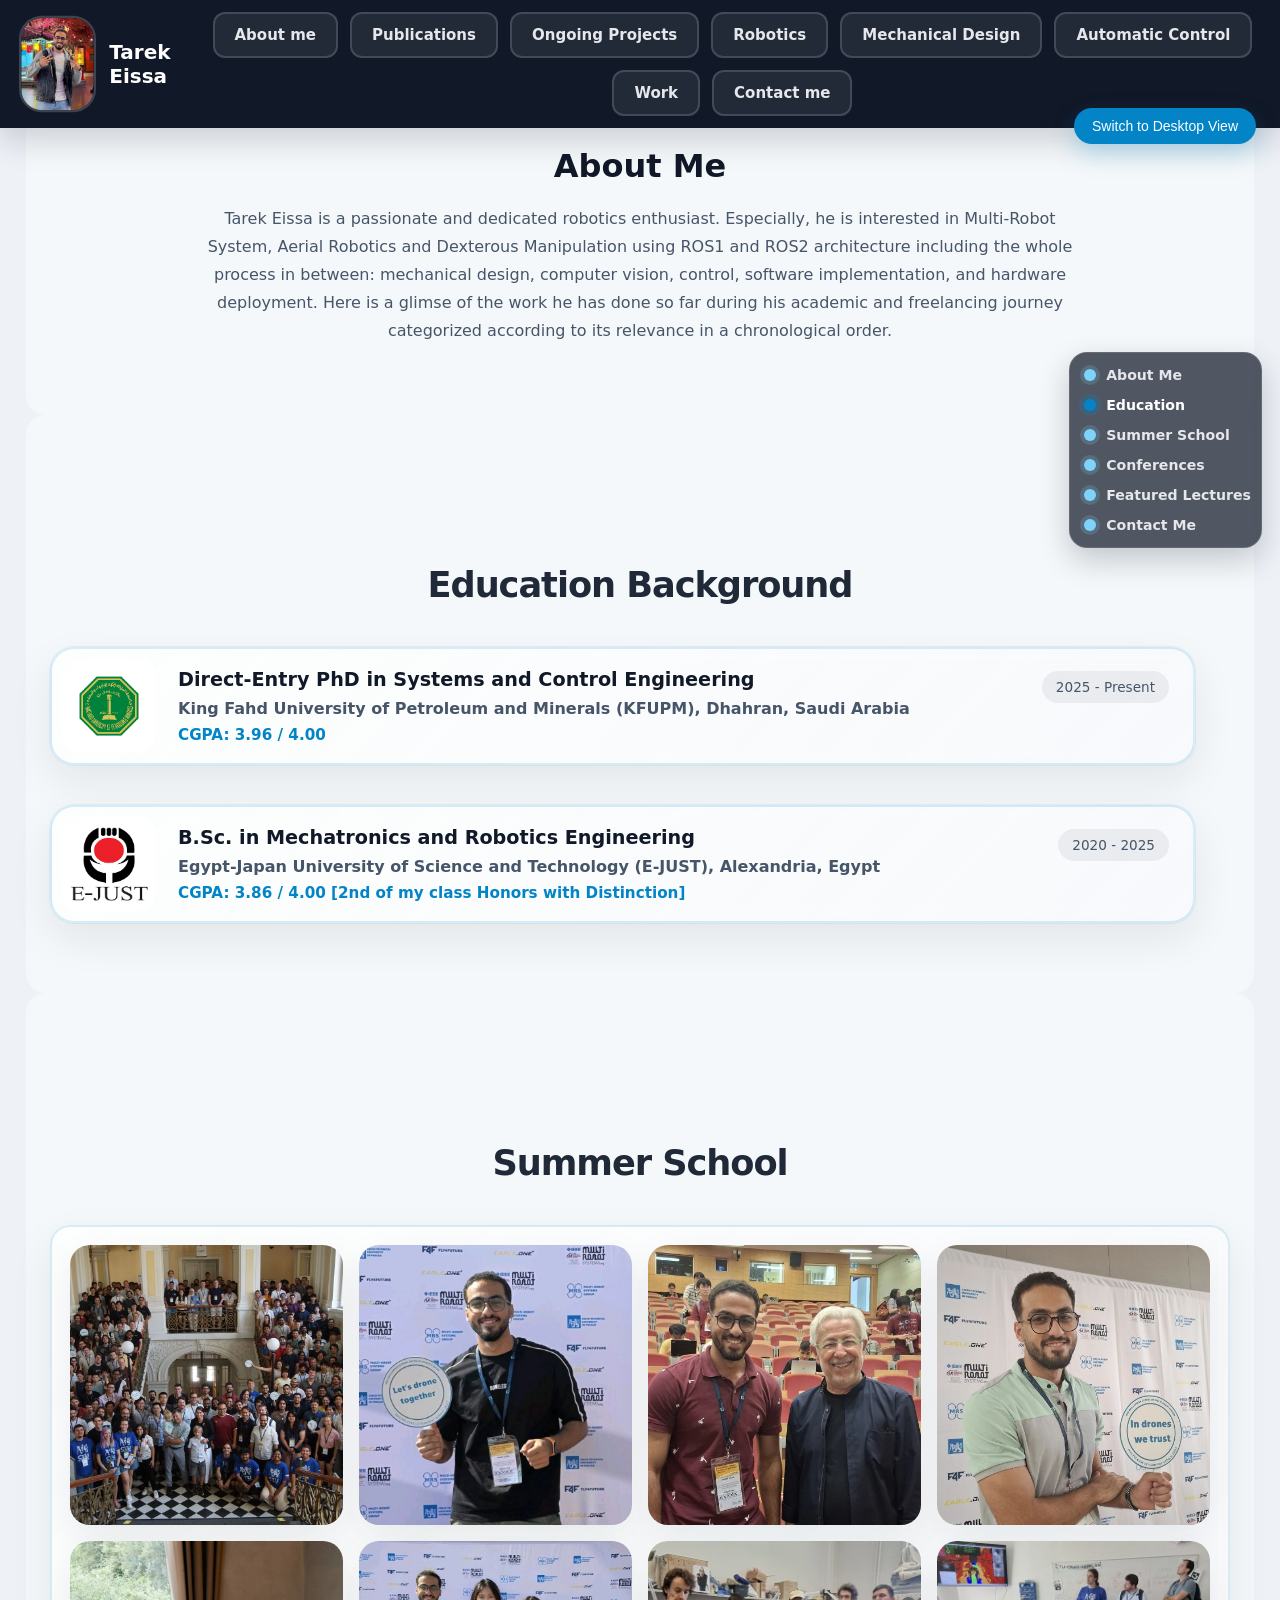
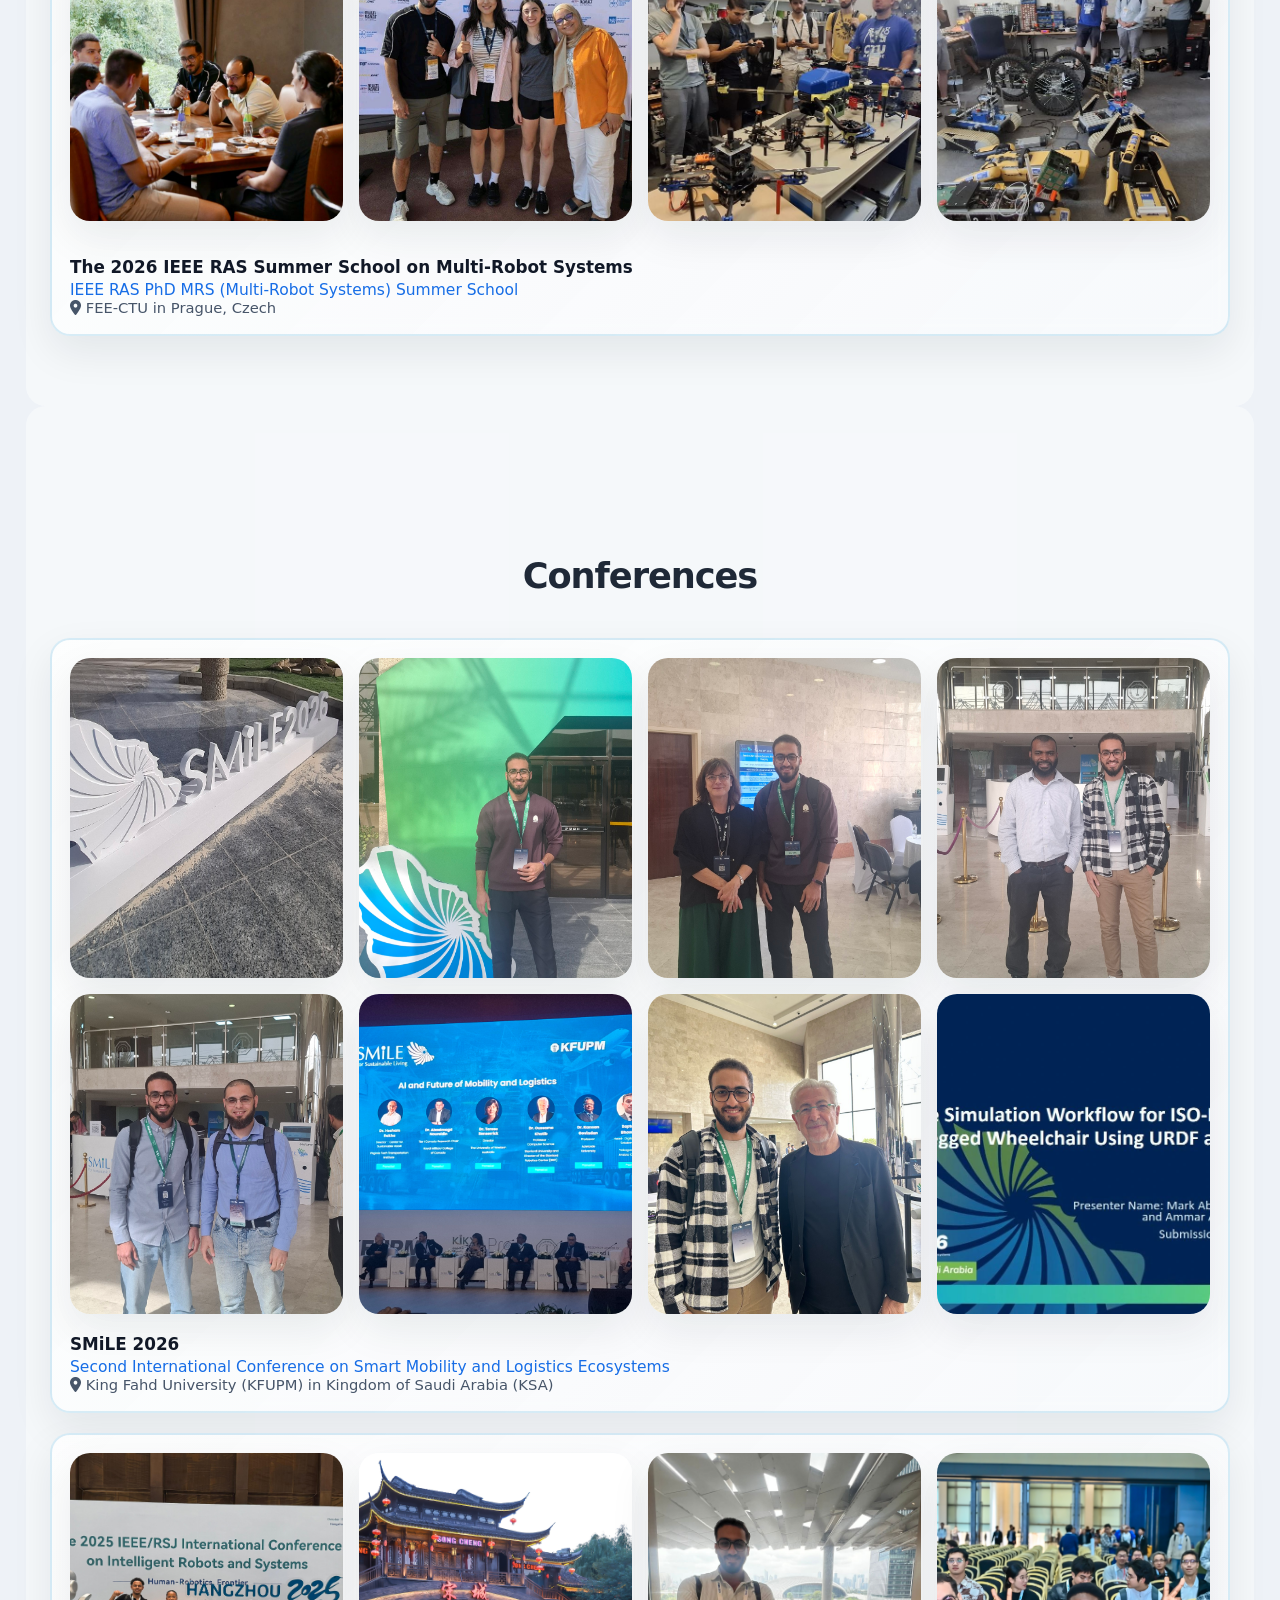
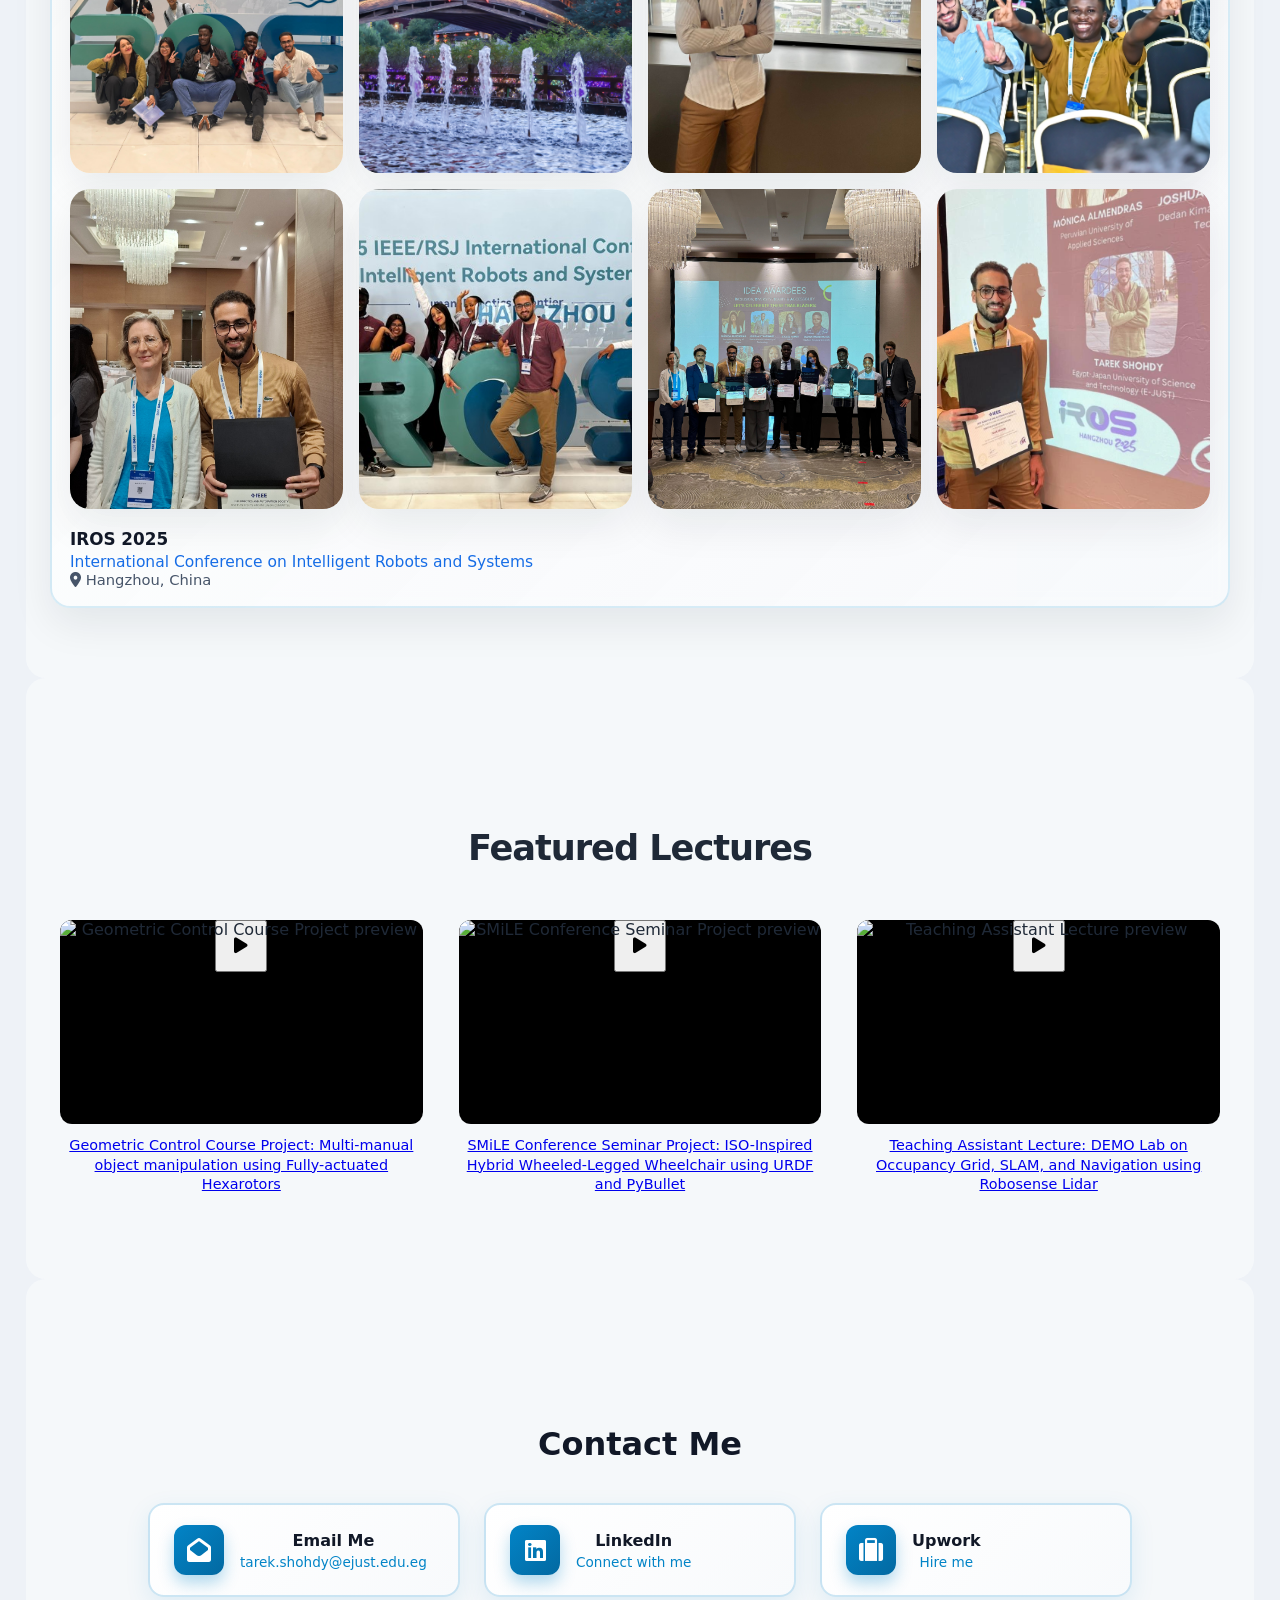
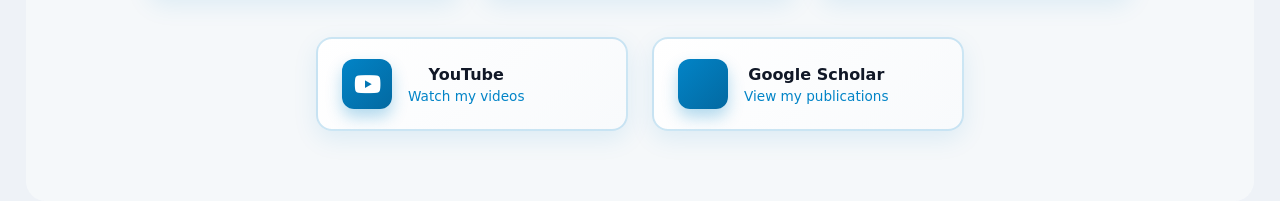
==== commit 6473fef1: "summer school addded to the drop down menu" ====
--- a/index.html
+++ b/index.html
@@ -41,6 +41,11 @@
         <span class="timeline-label">Education</span>
     </a>
 
+    <a href="#summer-school" class="timeline-item">
+        <span class="timeline-dot"></span>
+        <span class="timeline-label">Summer School</span>
+    </a>
+
     <a href="#conferences" class="timeline-item">
         <span class="timeline-dot"></span>
         <span class="timeline-label">Conferences</span>
